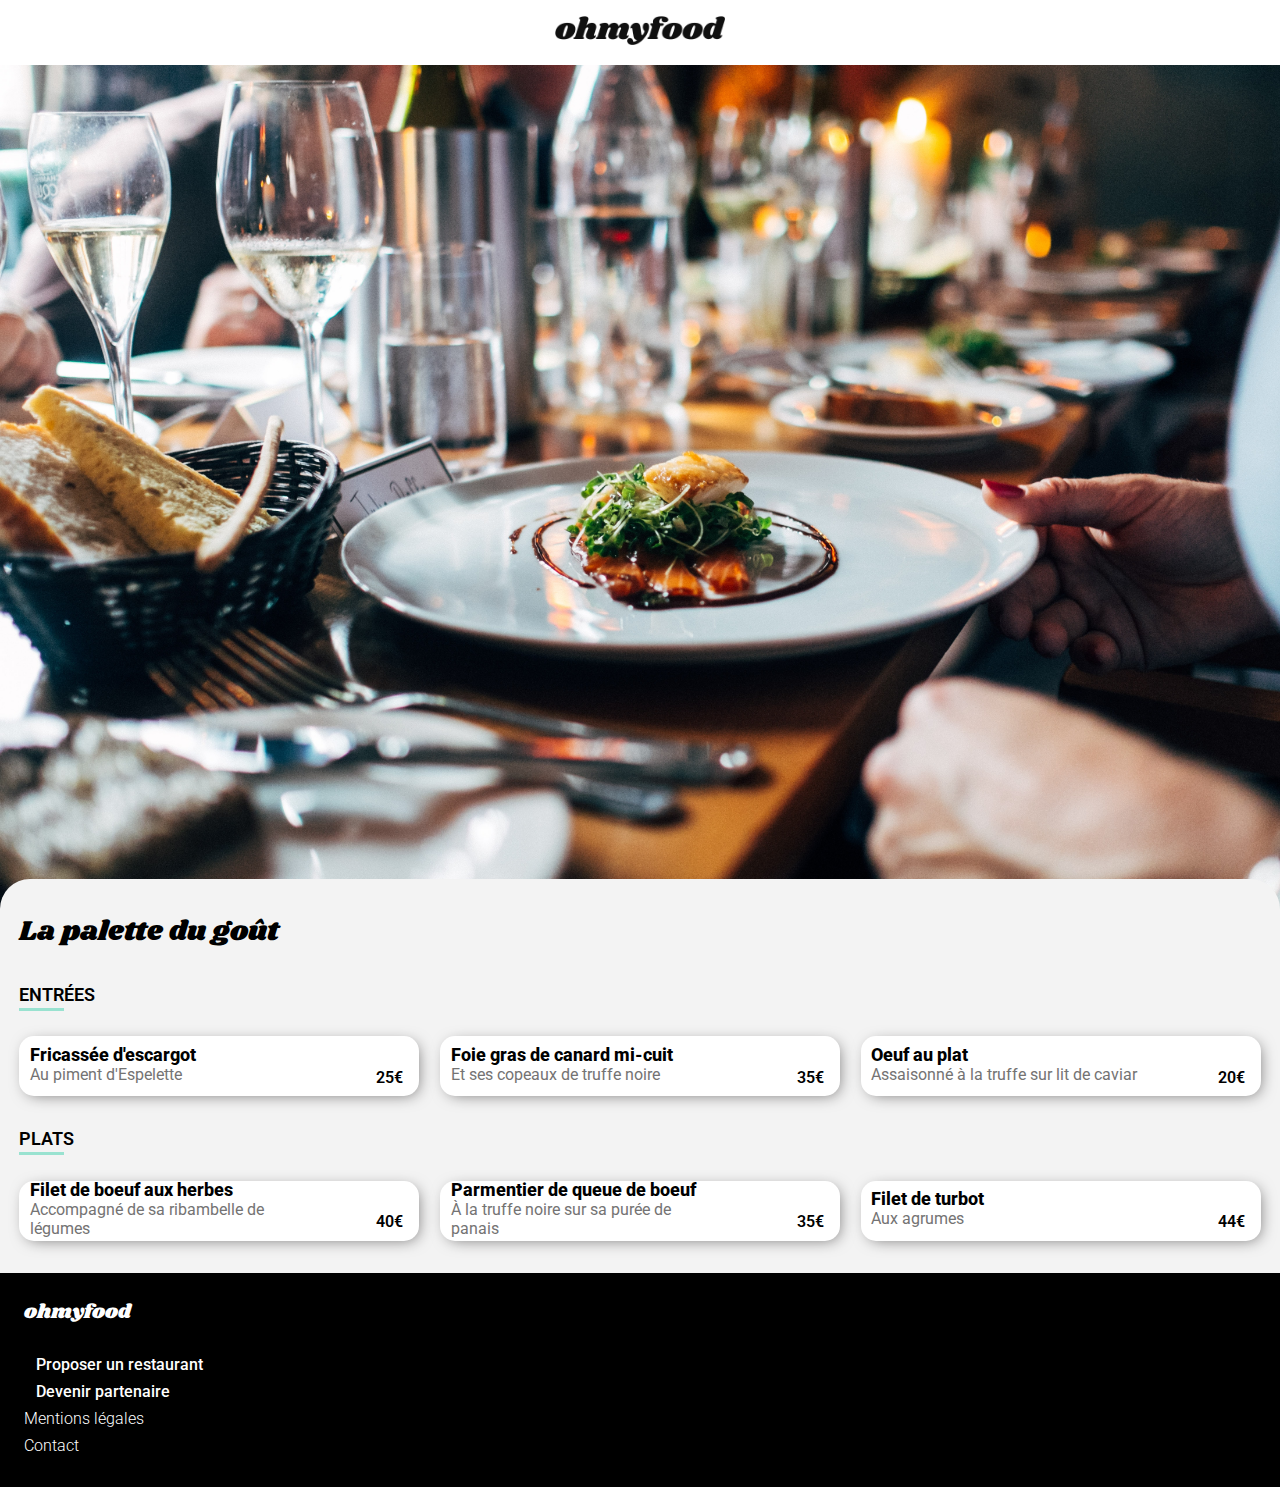
==== restaurant1.html @ 2d437312 "Restaurant1 version mobile no-animation" ====
<!DOCTYPE html>
<html lang="en">
<head>
    <meta charset="UTF-8">
    <meta http-equiv="X-UA-Compatible" content="IE=edge">
    <meta name="viewport" content="width=device-width, initial-scale=1.0">
    <title>La palette du goût</title>
    <link rel="stylesheet" href="style.css">
    <link rel="stylesheet" href="https://cdnjs.cloudflare.com/ajax/libs/font-awesome/5.15.2/css/all.min.css" integrity="sha512-HK5fgLBL+xu6dm/Ii3z4xhlSUyZgTT9tuc/hSrtw6uzJOvgRr2a9jyxxT1ely+B+xFAmJKVSTbpM/CuL7qxO8w==" crossorigin="anonymous" />
    <link rel="preconnect" href="https://fonts.gstatic.com">
    <link href="https://fonts.googleapis.com/css2?family=Roboto:wght@200;300;400;500;600;700;800;900&display=swap" rel="stylesheet">
    <link href="https://fonts.googleapis.com/css2?family=Shrikhand:wght@200;300;400;500;600;700;800;900&display=swap" rel="stylesheet">
</head>

<body>

    <!-- Header -->

    <header>
        <div class="header">
            
            <span class="logo">
                <a class="home-link" href="index.html"><i class="fas fa-arrow-left"></i></a>
                <img src="public/img/logo/ohmyfood.png" alt="logo ohmyfood">
            </span>

        </div>
    </header>

    <!-- Main -->

    <main>

        <img class="img" alt="La palette du goût" src="public/img/restaurants/rest1.jpg">
        
        <div class="menu">

            <section class="title">
                <div class="name">La palette du goût</div>
                <div class="like">
                    <i class="far fa-heart"></i><i class="fas fa-heart"></i>
                </div>
            </section>

            <section class="dish">
                <div class="dish-type">ENTR&Eacute;ES</div>
                <hr>

                <div class="choices">

                    <button class="item" type="submit">
                        <div class="item-details">
                            <h3>Fricassée d'escargot</h3>
                            <h4>Au piment d'Espelette</h4>
                        </div>

                        <div class="price">25€</div>
                    </button>

                    <button class="item" type="submit">
                        <div class="item-details">
                            <h3>Foie gras de canard mi-cuit</h3>
                            <h4>Et ses copeaux de truffe noire</h4>
                        </div>

                        <div class="price">35€</div>
                    </button>

                    <button class="item" type="submit">
                        <div class="item-details">
                            <h3>Oeuf au plat</h3>
                            <h4>Assaisonné à la truffe sur lit de caviar</h4>
                        </div>

                        <div class="price">20€</div>
                    </button>
                
                </div>

            </section>


            <section class="dish">
                <div class="dish-type">PLATS</div>
                <hr>

                <div class="choices">

                    <button class="item" type="submit">
                        <div class="item-details">
                            <h3>Filet de boeuf aux herbes</h3>
                            <h4>Accompagné de sa ribambelle de légumes</h4>
                        </div>

                        <div class="price">40€</div>
                    </button>

                    <button class="item" type="submit">
                        <div class="item-details">
                            <h3>Parmentier de queue de boeuf</h3>
                            <h4>À la truffe noire sur sa purée de panais</h4>
                        </div>

                        <div class="price">35€</div>
                    </button>

                    <button class="item" type="submit">
                        <div class="item-details">
                            <h3>Filet de turbot</h3>
                            <h4>Aux agrumes</h4>
                        </div>

                        <div class="price">44€</div>
                    </button>
                
                </div>

            </section>
            
        </div>

    </main>

    <!-- Footer -->

    <footer>

        <div class=footer>

            <div class="logo-footer">ohmyfood</div>

            <ul>
                <li class="li1"><a href="#"><span><i class="fas fa-utensils"></i></span>Proposer un restaurant</a></li>
                <li class="li1"><a href="#"><span><i class="fas fa-hands-helping"></i></span>Devenir partenaire</a></li>
                <li class="li2"><a href="#">Mentions légales</a></li>
                <li class="li2"><a href="mailto:#">Contact</a></li>
            </ul>

        </div>
    
    </footer>
    
</body>
</html>
---- style.css ----
* {
  box-sizing: border-box;
  font-family: "Roboto", sans-serif;
}

a {
  text-decoration: none;
  color: inherit;
}

ul {
  margin: 0;
  list-style: none;
  padding: 0;
}

li {
  padding-bottom: 0.5em;
  font-weight: 300;
  color: #ffff;
}
li :hover {
  transform: scale(2);
  transition: 0.4s;
  cursor: pointer;
  font-weight: 800;
}

h1 {
  font-size: 24px;
  font-weight: 800;
  margin: 0;
}

p {
  font-size: 18px;
  font-weight: 400;
  margin: 0;
  color: #747373;
}

h2 {
  font-size: 24px;
  font-weight: 800;
  margin: 0.5em 0 0.5em;
}

h3 {
  font-size: 18px;
  font-weight: 800;
  margin: 0;
  color: #000;
}

h4 {
  font-size: 16px;
  font-weight: 400;
  margin: 0;
  color: #747373;
}

hr {
  display: block;
  position: relative;
  height: 10px;
  border: none;
  border-top: 3px solid #99E2D0;
  width: 45px;
  margin: 3px 0 5px;
}

.loader-container {
  position: fixed;
  width: 100%;
  height: 100%;
  background: linear-gradient(170deg, #FF79DA, #9356DC);
  animation-name: hide;
  animation-duration: 3s;
  animation-fill-mode: forwards;
  animation-timing-function: linear;
  z-index: 2;
}
.loader-container .loader {
  position: fixed;
  top: 50%;
  left: 50%;
  border: 16px solid #99E2D0;
  border-radius: 50%;
  border-top: 16px solid #9356DC;
  border-bottom: 16px solid #9356DC;
  width: 130px;
  height: 130px;
  animation: spin 2s linear infinite;
  margin-left: -65px;
  margin-top: -65px;
}
@keyframes spin {
  0% {
    transform: rotate(0deg);
  }
  100% {
    transform: rotate(360deg);
  }
}
@keyframes hide {
  0% {
    visibility: visible;
  }
  100% {
    visibility: hidden;
  }
}

.header {
  padding: 1rem;
  text-align: center;
}
.header .logo {
  display: block;
}
.header .logo i {
  font-size: 1.2em;
  position: fixed;
  top: 20px;
  left: 30px;
  cursor: pointer;
}
.header .logo img {
  width: 170px;
}

.footer {
  background-color: #000;
  padding: 1.5em;
}
.footer .logo-footer {
  color: #fff;
  font-family: "shrikhand", sans-serif;
  font-weight: 200;
  font-size: 20px;
  padding-bottom: 1.4em;
}
.footer .li1 {
  font-weight: 500;
}
.footer .li1 .fas {
  font-size: 0.9em;
  padding-right: 0.8em;
}

body {
  display: block;
  margin: 0;
  width: 100%;
  height: 100%;
  font-size: 16px;
  font-weight: 600;
  color: #000000;
  background: #fff;
}

.location-container {
  padding: 1em;
  margin: 0;
  background-color: #e6e6e6;
  box-shadow: inset 0 15px 15px -20px #747373;
}
.location-container form {
  display: flex;
  width: 180px;
  margin: auto;
}
.location-container form .icon-map {
  padding: 0 0.5em 0;
}
.location-container form input {
  display: block;
  border: none;
  outline-style: none;
  background-color: transparent;
  font-size: 16px;
  font-weight: 600;
}

.presentation {
  display: flex;
  flex-flow: row wrap;
  justify-content: center;
  padding: 1em;
  margin: 0;
  background-color: #f3f3f3;
}
.presentation .presentation-title {
  text-align: center;
  padding: 1em 3em 0;
}
.presentation .presentation-subtitle {
  text-align: center;
  margin: 1em 0 1em;
}

.functioning {
  background-color: #fff;
  padding: 2em 1.5em 2em;
}
.functioning .box-container {
  display: flex;
  flex-flow: row wrap;
  justify-content: center;
  margin-top: 1.5em;
  padding-left: 0.6em;
}
.functioning .box-container .box {
  display: flex;
  flex-flow: row wrap;
  justify-content: flex-start;
  box-shadow: 3px 3px 15px -4px #747373;
  width: 320px;
  height: 70px;
  border-radius: 20px;
  background: #f3f3f3;
  align-items: center;
  margin: 0 auto 1.8em;
  cursor: pointer;
}
.functioning .box-container .box:hover {
  background: #e4d5f6;
  box-shadow: 3px 3px 15px -1px #747373;
}
.functioning .box-container .box:hover:hover .fas {
  color: #9356DC;
}
.functioning .box-container .box .step-number {
  background: #9356DC;
  color: #fff;
  font-weight: 400;
  border-radius: 50px;
  margin-left: -10px;
  padding: 0.25em 0.5em 0.25em;
}
.functioning .box-container .box .icon {
  padding: 0 1.5em 0;
}
.functioning .box-container .box .icon .fas {
  color: #747373;
  font-size: 1.3em;
}

#restaurants {
  background-color: #f3f3f3;
  padding: 2em 1.5em 2em;
}
#restaurants .restaurants-container {
  display: flex;
  flex-flow: row wrap;
  justify-content: space-between;
  margin: 0 auto 0;
}
#restaurants .restaurants-container .map {
  display: flex;
  flex-flow: row wrap;
  justify-content: center;
  box-shadow: 3px 3px 15px -4px #747373;
  height: 230px;
  max-width: 324px;
  background-color: #fff;
  border-radius: 20px;
  margin: 1em auto 1.5em;
}
#restaurants .restaurants-container .map .rest-img {
  width: 100%;
  height: 72%;
  border-top-right-radius: 15px;
  border-top-left-radius: 15px;
  overflow: hidden;
}
#restaurants .restaurants-container .map .rest-img .img-container {
  display: block;
  position: relative;
  width: 324px;
  height: 300px;
}
#restaurants .restaurants-container .map .rest-img .img {
  display: block;
  position: relative;
  width: 100%;
  height: auto;
  object-fit: cover;
  margin-top: -2.9em;
}
#restaurants .restaurants-container .map .rest-img .new {
  position: absolute;
  z-index: 1;
  background-color: #99E2D0;
  color: #278870;
  padding: 0.4em 0.8em 0.3em;
  font-size: 15px;
  box-shadow: 8px 8px 10px -5px #000;
  margin-top: 10px;
  margin-left: 230px;
}
#restaurants .restaurants-container .map .rest-text {
  display: flex;
  flex-flow: row wrap;
  justify-content: space-between;
  padding: 0 1em 0;
  align-items: center;
  width: 100%;
  height: 28%;
}
#restaurants .restaurants-container .map .rest-text .rest-details {
  display: flex;
  flex-direction: column;
}

.colored-btn {
  margin: 1em 0 3em;
  height: 45px;
  border: none;
  border-radius: 20px;
  background: linear-gradient(170deg, #FF79DA, #9356DC);
  box-shadow: 0 4px 15px -4px #747373;
  cursor: pointer;
}
.colored-btn .button-text {
  color: #fff;
  padding: 1em;
  font-weight: 600;
  font-size: 16px;
}
.colored-btn:hover {
  filter: brightness(112%);
  box-shadow: 0px 4px 10px 1px #747373;
}

.like {
  margin: 0;
  position: relative;
  min-width: 28px;
  min-height: 28px;
}
.like i {
  position: absolute;
  top: 0;
  left: 0;
}
.like .fas {
  background: linear-gradient(#9356DC, #FF79DA);
  -webkit-background-clip: text;
  background-clip: text;
  -webkit-text-fill-color: transparent;
  clip-path: circle(0%);
  transition: all 0.8s;
}
.like .fa-heart {
  font-size: 28px;
  display: block;
  color: #747373;
}
.like:hover .fas {
  clip-path: circle(100%);
}

.img {
  display: block;
  position: relative;
  width: 100%;
  height: auto;
  object-fit: cover;
}

.menu {
  background-color: #f3f3f3;
  padding: 2em 1.2em 2em;
  border-top-left-radius: 30px;
  border-top-right-radius: 30px;
  width: 100%;
  margin-top: -40px;
  z-index: 20;
  position: relative;
}
.menu .title {
  display: flex;
  flex-flow: row wrap;
  justify-content: space-between;
  align-items: baseline;
  padding-right: 0.5em;
}
.menu .title .name {
  font-family: "shrikhand", sans-serif;
  font-size: 28px;
  font-weight: 500;
}
.menu .dish {
  padding-top: 2em;
}
.menu .dish .dish-type {
  font-size: 18px;
}
.menu .dish .choices {
  display: flex;
  flex-flow: row wrap;
  justify-content: space-between;
  margin: 0;
  padding: 0;
  width: 100%;
}
.menu .dish .choices .item {
  display: flex;
  flex-flow: row wrap;
  justify-content: space-between;
  box-shadow: 3px 3px 15px -4px #747373;
  text-align: left;
  height: 60px;
  width: 100%;
  max-width: 400px;
  background-color: #fff;
  border-radius: 15px;
  margin: 1em 0 0 0;
  border: none;
  padding: 0 1.2em 0 0.8em;
  overflow: hidden;
  text-overflow: ellipsis;
}
.menu .dish .choices .item .item-details {
  display: flex;
  flex-direction: column;
  align-items: baseline;
  justify-content: center;
  padding: 0.5em 0 0.5em;
  width: 270px;
  max-height: 55px;
}
.menu .dish .choices .item .price {
  margin: 0;
  position: relative;
  align-self: flex-end;
  padding-bottom: 0.6em;
  margin-left: 0.5em;
  font-weight: 600;
  font-size: 16px;
}

/*# sourceMappingURL=style.css.map */
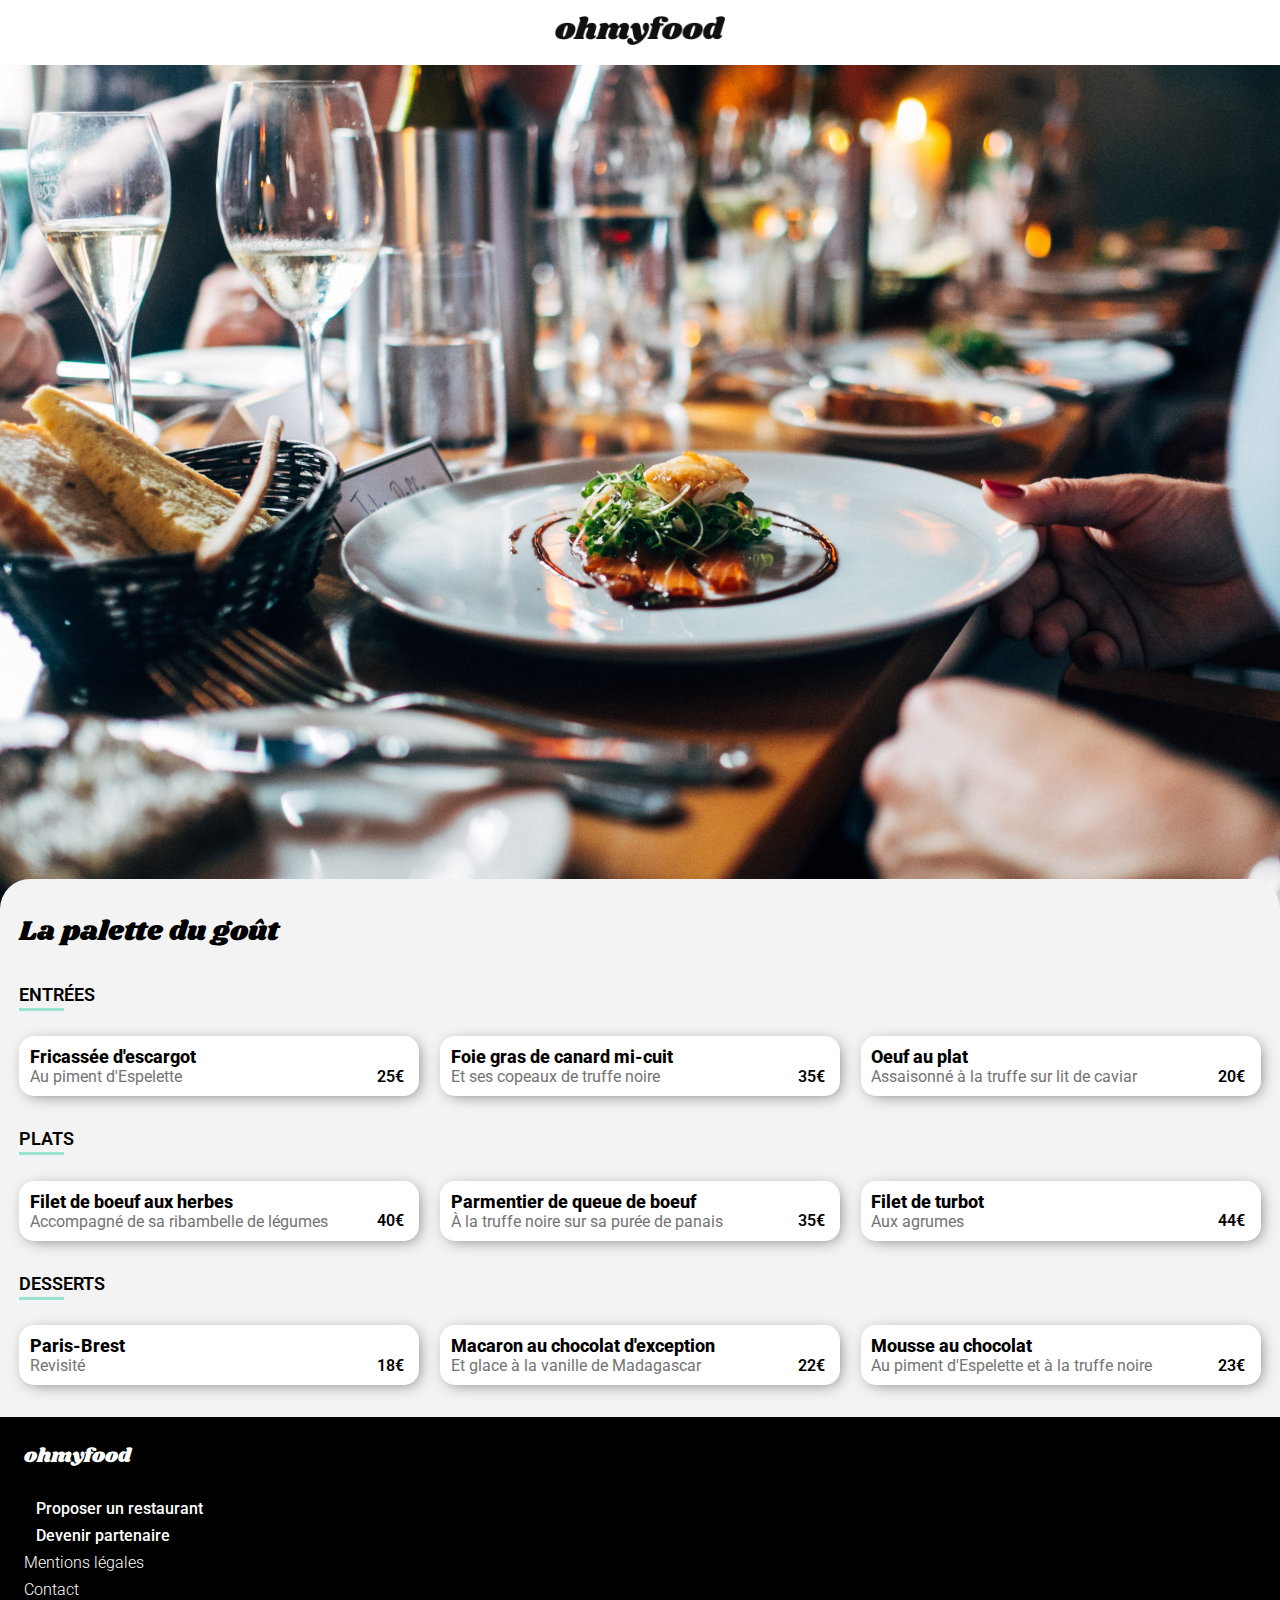
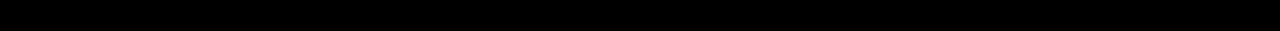
==== commit 5c8f6689: "Page restaurant-1 version mobile animations ok" ====
--- a/restaurant1.html
+++ b/restaurant1.html
@@ -48,31 +48,44 @@
 
                 <div class="choices">
 
-                    <button class="item" type="submit">
-                        <div class="item-details">
-                            <h3>Fricassée d'escargot</h3>
-                            <h4>Au piment d'Espelette</h4>
-                        </div>
-
-                        <div class="price">25€</div>
-                    </button>
-
-                    <button class="item" type="submit">
+                    <button class="item item--1" type="submit">
+
+                            <div class="item-details">
+                                <h3>Fricassée d'escargot</h3>
+                                <h4>Au piment d'Espelette</h4>
+                            </div>
+
+                            <div class="price">25€</div>
+
+
+                            <div class="slider"><i class="fas fa-check-circle"></i></div>
+
+                    </button>
+
+                    <button class="item item--2" type="submit">
+
                         <div class="item-details">
                             <h3>Foie gras de canard mi-cuit</h3>
                             <h4>Et ses copeaux de truffe noire</h4>
                         </div>
 
-                        <div class="price">35€</div>
-                    </button>
-
-                    <button class="item" type="submit">
+                        <div class="price">35€</div> 
+
+                         <div class="slider"><i class="fas fa-check-circle"></i></div> 
+                        
+                    </button> 
+
+                    <button class="item item--3" type="submit">
+
                         <div class="item-details">
                             <h3>Oeuf au plat</h3>
                             <h4>Assaisonné à la truffe sur lit de caviar</h4>
                         </div>
 
                         <div class="price">20€</div>
+
+                        <div class="slider"><i class="fas fa-check-circle"></i></div>
+
                     </button>
                 
                 </div>
@@ -86,31 +99,86 @@
 
                 <div class="choices">
 
-                    <button class="item" type="submit">
+                    <button class="item item--4" type="submit">
                         <div class="item-details">
                             <h3>Filet de boeuf aux herbes</h3>
                             <h4>Accompagné de sa ribambelle de légumes</h4>
                         </div>
 
                         <div class="price">40€</div>
-                    </button>
-
-                    <button class="item" type="submit">
+
+                        <div class="slider"><i class="fas fa-check-circle"></i></div>
+
+                    </button>
+
+                    <button class="item item--5" type="submit">
                         <div class="item-details">
                             <h3>Parmentier de queue de boeuf</h3>
                             <h4>À la truffe noire sur sa purée de panais</h4>
                         </div>
 
                         <div class="price">35€</div>
-                    </button>
-
-                    <button class="item" type="submit">
+
+                        <div class="slider"><i class="fas fa-check-circle"></i></div>
+
+                    </button>
+
+                    <button class="item item--6" type="submit">
                         <div class="item-details">
                             <h3>Filet de turbot</h3>
                             <h4>Aux agrumes</h4>
                         </div>
 
                         <div class="price">44€</div>
+
+                        <div class="slider"><i class="fas fa-check-circle"></i></div>
+
+                    </button>
+                
+                </div>
+
+            </section>
+
+            <section class="dish">
+                <div class="dish-type">DESSERTS</div>
+                <hr>
+
+                <div class="choices">
+
+                    <button class="item item--7" type="submit">
+                        <div class="item-details">
+                            <h3>Paris-Brest</h3>
+                            <h4>Revisité</h4>
+                        </div>
+
+                        <div class="price">18€</div>
+
+                        <div class="slider"><i class="fas fa-check-circle"></i></div>
+
+                    </button>
+
+                    <button class="item item--8" type="submit">
+                        <div class="item-details">
+                            <h3>Macaron au chocolat d'exception </h3>
+                            <h4>Et glace à la vanille de Madagascar</h4>
+                        </div>
+
+                        <div class="price">22€</div>
+
+                        <div class="slider"><i class="fas fa-check-circle"></i></div>
+
+                    </button>
+
+                    <button class="item item--9" type="submit">
+                        <div class="item-details">
+                            <h3>Mousse au chocolat </h3>
+                            <h4>Au piment d'Espelette et à la truffe noire</h4>
+                        </div>
+
+                        <div class="price">23€</div>
+
+                        <div class="slider"><i class="fas fa-check-circle"></i></div>
+
                     </button>
                 
                 </div>
--- a/style.css
+++ b/style.css
@@ -49,14 +49,22 @@
   font-size: 18px;
   font-weight: 800;
   margin: 0;
+  padding: 0;
   color: #000;
+  white-space: nowrap;
+  overflow: hidden;
+  text-overflow: ellipsis;
 }
 
 h4 {
   font-size: 16px;
   font-weight: 400;
   margin: 0;
+  padding: 0;
   color: #747373;
+  white-space: nowrap;
+  overflow: hidden;
+  text-overflow: ellipsis;
 }
 
 hr {
@@ -407,10 +415,9 @@
 }
 .menu .dish .choices .item {
   display: flex;
-  flex-flow: row wrap;
-  justify-content: space-between;
+  justify-content: stretch;
+  align-items: center;
   box-shadow: 3px 3px 15px -4px #747373;
-  text-align: left;
   height: 60px;
   width: 100%;
   max-width: 400px;
@@ -418,27 +425,83 @@
   border-radius: 15px;
   margin: 1em 0 0 0;
   border: none;
-  padding: 0 1.2em 0 0.8em;
+  padding: 0 0 0 0.8em;
+  cursor: pointer;
   overflow: hidden;
-  text-overflow: ellipsis;
+  animation: fadein 1.5s backwards;
+}
+.menu .dish .choices .item--1 {
+  animation-delay: 0.2222222222s;
+}
+.menu .dish .choices .item--2 {
+  animation-delay: 0.4444444444s;
+}
+.menu .dish .choices .item--3 {
+  animation-delay: 0.6666666667s;
+}
+.menu .dish .choices .item--4 {
+  animation-delay: 0.8888888889s;
+}
+.menu .dish .choices .item--5 {
+  animation-delay: 1.1111111111s;
+}
+.menu .dish .choices .item--6 {
+  animation-delay: 1.3333333333s;
+}
+.menu .dish .choices .item--7 {
+  animation-delay: 1.5555555556s;
+}
+.menu .dish .choices .item--8 {
+  animation-delay: 1.7777777778s;
+}
+.menu .dish .choices .item--9 {
+  animation-delay: 2s;
+}
+@keyframes fadein {
+  0% {
+    opacity: 0;
+  }
+  100% {
+    opacity: 1;
+  }
 }
 .menu .dish .choices .item .item-details {
-  display: flex;
-  flex-direction: column;
-  align-items: baseline;
-  justify-content: center;
-  padding: 0.5em 0 0.5em;
-  width: 270px;
-  max-height: 55px;
+  display: block;
+  width: 100%;
+  text-align: left;
+  overflow: hidden !important;
+  text-overflow: ellipsis !important;
+  white-space: nowrap !important;
 }
 .menu .dish .choices .item .price {
-  margin: 0;
-  position: relative;
-  align-self: flex-end;
-  padding-bottom: 0.6em;
-  margin-left: 0.5em;
+  display: block;
+  margin: 2em 1em 0.7em 1em;
+  font-size: 16px;
   font-weight: 600;
-  font-size: 16px;
+}
+.menu .dish .choices .item .slider {
+  display: block;
+  height: 100%;
+  width: 70px;
+  background-color: #99E2D0;
+  text-align: center;
+  border-top-right-radius: 15px;
+  border-bottom-right-radius: 15px;
+  margin-right: -60px;
+  transition: transform 0.6s;
+  transform: translate(0px, 0px);
+}
+.menu .dish .choices .item .slider .fas {
+  padding: 1em;
+  font-size: 20px;
+  color: #fff;
+  transition: transform 0.7s;
+}
+.menu .dish .choices .item:hover .slider {
+  transform: translate(-60px, 0px);
+}
+.menu .dish .choices .item:hover .slider .fas {
+  transform: rotate(360deg);
 }
 
 /*# sourceMappingURL=style.css.map */
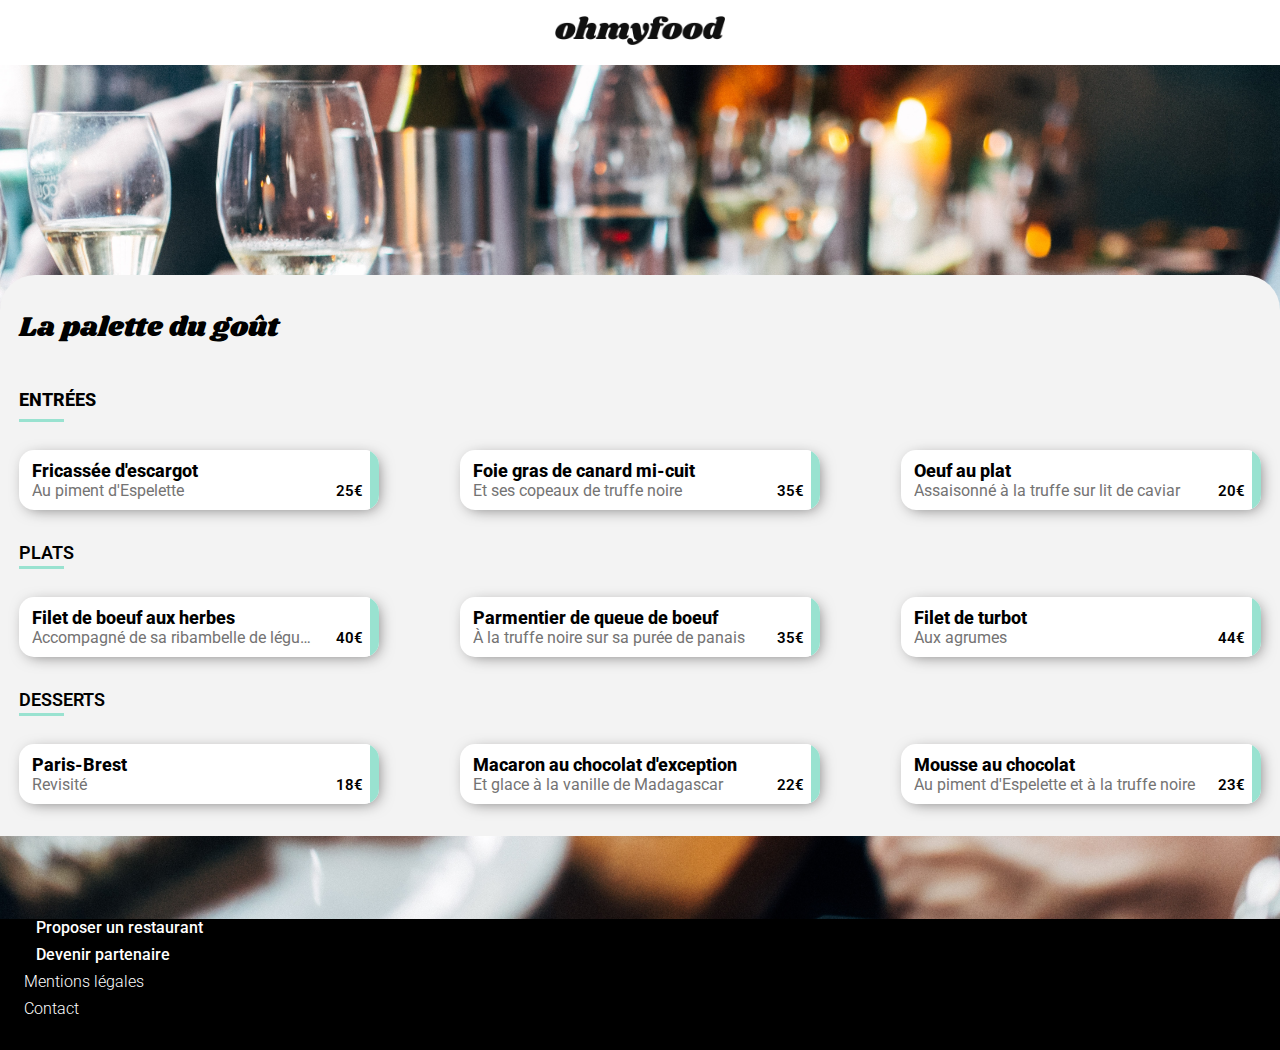
==== commit ea2db902: "Version mobile slider ok hn not ok" ====
--- a/restaurant1.html
+++ b/restaurant1.html
@@ -31,155 +31,167 @@
 
     <main>
 
-        <img class="img" alt="La palette du goût" src="public/img/restaurants/rest1.jpg">
+        <div class="img-container">
+        <img class="img img_1" alt="La palette du goût" src="public/img/restaurants/rest1.jpg">
+        </div>
         
         <div class="menu">
 
             <section class="title">
-                <div class="name">La palette du goût</div>
+                <h1 class="name">La palette du goût</h1>
                 <div class="like">
                     <i class="far fa-heart"></i><i class="fas fa-heart"></i>
                 </div>
             </section>
 
-            <section class="dish">
-                <div class="dish-type">ENTR&Eacute;ES</div>
+            <section class="dish dish--1">
+                <h2 class="dish-type">ENTR&Eacute;ES</h2>
                 <hr>
 
                 <div class="choices">
 
-                    <button class="item item--1" type="submit">
+                    <div class="item item--1">
 
                             <div class="item-details">
-                                <h3>Fricassée d'escargot</h3>
-                                <h4>Au piment d'Espelette</h4>
+                                <div class="map-title">Fricassée d'escargot</div>
+                                <div class="map-subtitle">Au piment d'Espelette</div>
                             </div>
 
-                            <div class="price">25€</div>
-
-
-                            <div class="slider"><i class="fas fa-check-circle"></i></div>
-
-                    </button>
-
-                    <button class="item item--2" type="submit">
-
-                        <div class="item-details">
-                            <h3>Foie gras de canard mi-cuit</h3>
-                            <h4>Et ses copeaux de truffe noire</h4>
-                        </div>
-
-                        <div class="price">35€</div> 
-
-                         <div class="slider"><i class="fas fa-check-circle"></i></div> 
-                        
-                    </button> 
-
-                    <button class="item item--3" type="submit">
-
-                        <div class="item-details">
-                            <h3>Oeuf au plat</h3>
-                            <h4>Assaisonné à la truffe sur lit de caviar</h4>
-                        </div>
-
-                        <div class="price">20€</div>
-
-                        <div class="slider"><i class="fas fa-check-circle"></i></div>
-
-                    </button>
+                            <div class="slider">
+                                <span class="price">25€</span>
+                                <span class="checkbox"><i class="fas fa-check-circle"></i></span>
+                            </div>
+                            
+                        </div>
+
+                    <div class="item item--2">
+
+                        <div class="item-details">
+                            <div class="map-title">Foie gras de canard mi-cuit</div>
+                            <div class="map-subtitle">Et ses copeaux de truffe noire</div>
+                        </div>
+
+                        <div class="slider">
+                            <span class="price">35€</span>
+                            <span class="checkbox"><i class="fas fa-check-circle"></i></span>
+                        </div>
+
+                    </div> 
+
+                    <div class="item item--3">
+
+                        <div class="item-details">
+                            <div class="map-title">Oeuf au plat</div>
+                            <div class="map-subtitle">Assaisonné à la truffe sur lit de caviar</div>
+                        </div>
+
+                        <div class="slider">
+                            <span class="price">20€</span>
+                            <span class="checkbox"><i class="fas fa-check-circle"></i></span>
+                        </div>
+
+                    </div>
                 
                 </div>
 
             </section>
 
 
-            <section class="dish">
+            <section class="dish dish--2">
                 <div class="dish-type">PLATS</div>
                 <hr>
 
                 <div class="choices">
 
-                    <button class="item item--4" type="submit">
-                        <div class="item-details">
-                            <h3>Filet de boeuf aux herbes</h3>
-                            <h4>Accompagné de sa ribambelle de légumes</h4>
-                        </div>
-
-                        <div class="price">40€</div>
-
-                        <div class="slider"><i class="fas fa-check-circle"></i></div>
-
-                    </button>
-
-                    <button class="item item--5" type="submit">
-                        <div class="item-details">
-                            <h3>Parmentier de queue de boeuf</h3>
-                            <h4>À la truffe noire sur sa purée de panais</h4>
-                        </div>
-
-                        <div class="price">35€</div>
-
-                        <div class="slider"><i class="fas fa-check-circle"></i></div>
-
-                    </button>
-
-                    <button class="item item--6" type="submit">
-                        <div class="item-details">
-                            <h3>Filet de turbot</h3>
-                            <h4>Aux agrumes</h4>
-                        </div>
-
-                        <div class="price">44€</div>
-
-                        <div class="slider"><i class="fas fa-check-circle"></i></div>
-
-                    </button>
+                    <div class="item item--4">
+
+                        <div class="item-details">
+                            <div class="map-title">Filet de boeuf aux herbes</div>
+                            <div class="map-subtitle">Accompagné de sa ribambelle de légumes</div>
+                        </div>
+
+                        <div class="slider">
+                            <span class="price">40€</span>
+                            <span class="checkbox"><i class="fas fa-check-circle"></i></span>
+                        </div>
+
+                    </div>
+
+                    <div class="item item--5">
+
+                        <div class="item-details">
+                            <div class="map-title">Parmentier de queue de boeuf</div>
+                                <div class="map-subtitle">À la truffe noire sur sa purée de panais</div>
+                        </div>
+
+                        <div class="slider">
+                            <span class="price">35€</span>
+                            <span class="checkbox"><i class="fas fa-check-circle"></i></span>
+                        </div>
+
+                    </div>
+
+                    <div class="item item--6">
+                        <div class="item-details">
+                            <div class="map-title">Filet de turbot</div>
+                            <div class="map-subtitle">Aux agrumes</div>
+                        </div>
+
+                        <div class="slider">
+                            <span class="price">44€</span>
+                            <span class="checkbox"><i class="fas fa-check-circle"></i></span>
+                        </div>
+
+                    </div>
                 
                 </div>
 
             </section>
 
-            <section class="dish">
+            <section class="dish dish--3">
                 <div class="dish-type">DESSERTS</div>
                 <hr>
 
                 <div class="choices">
 
-                    <button class="item item--7" type="submit">
-                        <div class="item-details">
-                            <h3>Paris-Brest</h3>
-                            <h4>Revisité</h4>
-                        </div>
-
-                        <div class="price">18€</div>
-
-                        <div class="slider"><i class="fas fa-check-circle"></i></div>
-
-                    </button>
-
-                    <button class="item item--8" type="submit">
-                        <div class="item-details">
-                            <h3>Macaron au chocolat d'exception </h3>
-                            <h4>Et glace à la vanille de Madagascar</h4>
-                        </div>
-
-                        <div class="price">22€</div>
-
-                        <div class="slider"><i class="fas fa-check-circle"></i></div>
-
-                    </button>
-
-                    <button class="item item--9" type="submit">
-                        <div class="item-details">
-                            <h3>Mousse au chocolat </h3>
-                            <h4>Au piment d'Espelette et à la truffe noire</h4>
-                        </div>
-
-                        <div class="price">23€</div>
-
-                        <div class="slider"><i class="fas fa-check-circle"></i></div>
-
-                    </button>
+                    <div class="item item--7">
+                        <div class="item-details">
+                            <div class="map-title">Paris-Brest</div>
+                            <div class="map-subtitle">Revisité</div>
+                        </div>
+
+                        <div class="slider">
+                            <span class="price">18€</span>
+                            <span class="checkbox"><i class="fas fa-check-circle"></i></span>
+                        </div>
+
+                    </div>
+
+                    <div class="item item--8">
+                        <div class="item-details">
+                            <div class="map-title">Macaron au chocolat d'exception</div>
+                            <div class="map-subtitle">Et glace à la vanille de Madagascar</div>
+                        </div>
+
+                        <div class="slider">
+                            <span class="price">22€</span>
+                            <span class="checkbox"><i class="fas fa-check-circle"></i></span>
+                        </div>
+
+                    </div>
+
+                    <div class="item item--9">
+                        <div class="item-details">
+                            <div class="map-title">Mousse au chocolat</div>
+                            <div class="map-subtitle">Au piment d'Espelette et à la truffe noire</div>
+                        </div>
+
+                        <div class="slider">
+                            <span class="price">23€</span>
+                            <span class="checkbox"><i class="fas fa-check-circle"></i></span>
+                        </div>
+
+                    </div>
                 
                 </div>
 
--- a/style.css
+++ b/style.css
@@ -26,17 +26,17 @@
   font-weight: 800;
 }
 
+p {
+  font-size: 18px;
+  font-weight: 400;
+  margin: 0;
+  color: #747373;
+}
+
 h1 {
   font-size: 24px;
   font-weight: 800;
   margin: 0;
-}
-
-p {
-  font-size: 18px;
-  font-weight: 400;
-  margin: 0;
-  color: #747373;
 }
 
 h2 {
@@ -45,7 +45,7 @@
   margin: 0.5em 0 0.5em;
 }
 
-h3 {
+.map-title {
   font-size: 18px;
   font-weight: 800;
   margin: 0;
@@ -56,7 +56,7 @@
   text-overflow: ellipsis;
 }
 
-h4 {
+.map-subtitle {
   font-size: 16px;
   font-weight: 400;
   margin: 0;
@@ -120,17 +120,20 @@
 }
 
 .header {
+  position: relative;
   padding: 1rem;
+  background-color: #fff;
   text-align: center;
+  z-index: 20;
 }
 .header .logo {
   display: block;
 }
 .header .logo i {
   font-size: 1.2em;
-  position: fixed;
+  position: absolute;
   top: 20px;
-  left: 30px;
+  left: 20px;
   cursor: pointer;
 }
 .header .logo img {
@@ -138,6 +141,7 @@
 }
 
 .footer {
+  width: 100%;
   background-color: #000;
   padding: 1.5em;
 }
@@ -369,23 +373,30 @@
   clip-path: circle(100%);
 }
 
-.img {
+.img-container {
+  position: relative;
+  width: 100%;
+  height: 250px;
+}
+.img-container .img {
   display: block;
   position: relative;
   width: 100%;
   height: auto;
   object-fit: cover;
+}
+.img-container .img_2 {
+  top: -100px;
 }
 
 .menu {
   background-color: #f3f3f3;
   padding: 2em 1.2em 2em;
-  border-top-left-radius: 30px;
-  border-top-right-radius: 30px;
-  width: 100%;
+  border-top-left-radius: 35px;
+  border-top-right-radius: 35px;
+  width: 100%;
+  position: relative;
   margin-top: -40px;
-  z-index: 20;
-  position: relative;
 }
 .menu .title {
   display: flex;
@@ -401,6 +412,24 @@
 }
 .menu .dish {
   padding-top: 2em;
+  animation: fadein 1.5s backwards;
+}
+.menu .dish--1 {
+  animation-delay: 0.5s;
+}
+.menu .dish--2 {
+  animation-delay: 1s;
+}
+.menu .dish--3 {
+  animation-delay: 1.5s;
+}
+@keyframes fadein {
+  0% {
+    opacity: 0;
+  }
+  100% {
+    opacity: 1;
+  }
 }
 .menu .dish .dish-type {
   font-size: 18px;
@@ -420,41 +449,44 @@
   box-shadow: 3px 3px 15px -4px #747373;
   height: 60px;
   width: 100%;
-  max-width: 400px;
+  max-width: 360px;
   background-color: #fff;
   border-radius: 15px;
   margin: 1em 0 0 0;
   border: none;
-  padding: 0 0 0 0.8em;
+  padding: 0;
   cursor: pointer;
   overflow: hidden;
   animation: fadein 1.5s backwards;
 }
 .menu .dish .choices .item--1 {
-  animation-delay: 0.2222222222s;
+  animation-delay: 0.2s;
 }
 .menu .dish .choices .item--2 {
-  animation-delay: 0.4444444444s;
+  animation-delay: 0.4s;
 }
 .menu .dish .choices .item--3 {
-  animation-delay: 0.6666666667s;
+  animation-delay: 0.6s;
 }
 .menu .dish .choices .item--4 {
-  animation-delay: 0.8888888889s;
+  animation-delay: 0.8s;
 }
 .menu .dish .choices .item--5 {
-  animation-delay: 1.1111111111s;
+  animation-delay: 1s;
 }
 .menu .dish .choices .item--6 {
-  animation-delay: 1.3333333333s;
+  animation-delay: 1.2s;
 }
 .menu .dish .choices .item--7 {
-  animation-delay: 1.5555555556s;
+  animation-delay: 1.4s;
 }
 .menu .dish .choices .item--8 {
-  animation-delay: 1.7777777778s;
+  animation-delay: 1.6s;
 }
 .menu .dish .choices .item--9 {
+  animation-delay: 1.8s;
+}
+.menu .dish .choices .item--10 {
   animation-delay: 2s;
 }
 @keyframes fadein {
@@ -467,38 +499,44 @@
 }
 .menu .dish .choices .item .item-details {
   display: block;
-  width: 100%;
+  width: 83%;
   text-align: left;
-  overflow: hidden !important;
-  text-overflow: ellipsis !important;
-  white-space: nowrap !important;
-}
-.menu .dish .choices .item .price {
-  display: block;
-  margin: 2em 1em 0.7em 1em;
-  font-size: 16px;
+  overflow: hidden;
+  text-overflow: ellipsis;
+  white-space: nowrap;
+  padding-left: 0.8em;
+}
+.menu .dish .choices .item .slider {
+  display: flex;
+  height: 100%;
+  width: fit-content;
+  padding: 0;
+  margin-right: -120px;
+  transition: 0.6s;
+}
+.menu .dish .choices .item .slider .price {
+  font-size: 15px;
   font-weight: 600;
-}
-.menu .dish .choices .item .slider {
-  display: block;
+  background-color: #fff;
+  padding: 2.1em 1.2em 0em;
+  width: 55%;
+}
+.menu .dish .choices .item .slider .checkbox {
   height: 100%;
-  width: 70px;
+  width: 45%;
+  padding: 1.25em 1em;
   background-color: #99E2D0;
   text-align: center;
   border-top-right-radius: 15px;
   border-bottom-right-radius: 15px;
-  margin-right: -60px;
-  transition: transform 0.6s;
-  transform: translate(0px, 0px);
-}
-.menu .dish .choices .item .slider .fas {
-  padding: 1em;
+}
+.menu .dish .choices .item .slider .checkbox .fas {
   font-size: 20px;
   color: #fff;
   transition: transform 0.7s;
 }
 .menu .dish .choices .item:hover .slider {
-  transform: translate(-60px, 0px);
+  margin-right: 0px;
 }
 .menu .dish .choices .item:hover .slider .fas {
   transform: rotate(360deg);
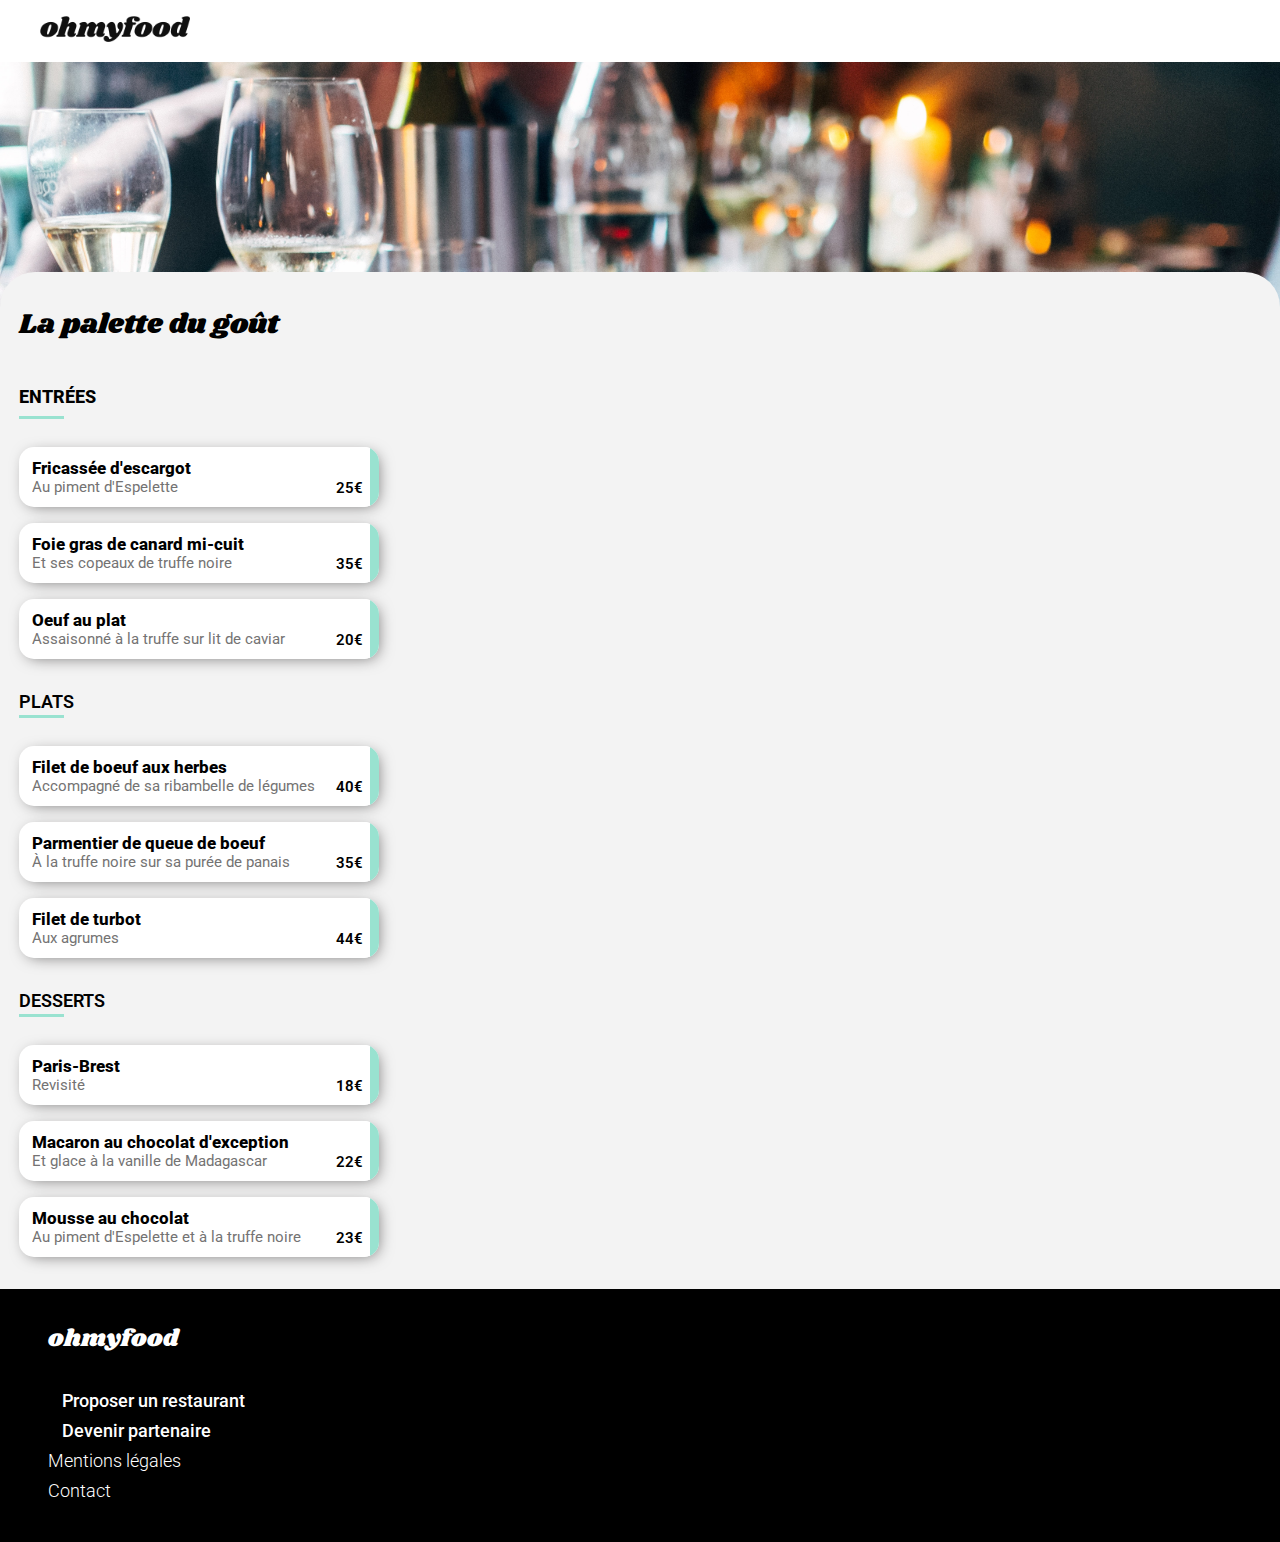
==== commit 9c22b31f: "Version responsive home page in process" ====
--- a/restaurant1.html
+++ b/restaurant1.html
@@ -37,16 +37,19 @@
         
         <div class="menu">
 
-            <section class="title">
+            <div class="restaurant">
                 <h1 class="name">La palette du goût</h1>
                 <div class="like">
                     <i class="far fa-heart"></i><i class="fas fa-heart"></i>
                 </div>
-            </section>
+            </div>
 
             <section class="dish dish--1">
-                <h2 class="dish-type">ENTR&Eacute;ES</h2>
-                <hr>
+
+                <div class="title">
+                    <h2 class="dish-type">ENTR&Eacute;ES</h2>
+                    <hr>
+                </div>
 
                 <div class="choices">
 
@@ -62,7 +65,7 @@
                                 <span class="checkbox"><i class="fas fa-check-circle"></i></span>
                             </div>
                             
-                        </div>
+                    </div>
 
                     <div class="item item--2">
 
--- a/style.css
+++ b/style.css
@@ -18,6 +18,11 @@
   padding-bottom: 0.5em;
   font-weight: 300;
   color: #ffff;
+}
+@media (min-width: 600px) {
+  li {
+    font-size: 18px;
+  }
 }
 li :hover {
   transform: scale(2);
@@ -32,17 +37,32 @@
   margin: 0;
   color: #747373;
 }
+@media (min-width: 600px) {
+  p {
+    font-size: 20px;
+  }
+}
 
 h1 {
   font-size: 24px;
   font-weight: 800;
   margin: 0;
+}
+@media (min-width: 600px) {
+  h1 {
+    font-size: 26px;
+  }
 }
 
 h2 {
   font-size: 24px;
   font-weight: 800;
   margin: 0.5em 0 0.5em;
+}
+@media (min-width: 600px) {
+  h2 {
+    font-size: 26px;
+  }
 }
 
 .map-title {
@@ -55,6 +75,16 @@
   overflow: hidden;
   text-overflow: ellipsis;
 }
+@media (min-width: 600px) {
+  .map-title {
+    font-size: 20px;
+  }
+}
+@media (min-width: 768px) {
+  .map-title {
+    font-size: 17px;
+  }
+}
 
 .map-subtitle {
   font-size: 16px;
@@ -65,6 +95,16 @@
   white-space: nowrap;
   overflow: hidden;
   text-overflow: ellipsis;
+}
+@media (min-width: 600px) {
+  .map-subtitle {
+    font-size: 18px;
+  }
+}
+@media (min-width: 768px) {
+  .map-subtitle {
+    font-size: 15px;
+  }
 }
 
 hr {
@@ -124,7 +164,11 @@
   padding: 1rem;
   background-color: #fff;
   text-align: center;
-  z-index: 20;
+}
+@media (min-width: 768px) {
+  .header {
+    text-align: left;
+  }
 }
 .header .logo {
   display: block;
@@ -139,11 +183,23 @@
 .header .logo img {
   width: 170px;
 }
+@media (min-width: 768px) {
+  .header .logo img {
+    width: 150px;
+    margin: 0 1.5em;
+  }
+}
 
 .footer {
   width: 100%;
   background-color: #000;
   padding: 1.5em;
+  margin: 0 auto;
+}
+@media (min-width: 600px) {
+  .footer {
+    padding: 2em 3em;
+  }
 }
 .footer .logo-footer {
   color: #fff;
@@ -152,12 +208,22 @@
   font-size: 20px;
   padding-bottom: 1.4em;
 }
+@media (min-width: 600px) {
+  .footer .logo-footer {
+    font-size: 24px;
+  }
+}
 .footer .li1 {
   font-weight: 500;
 }
 .footer .li1 .fas {
   font-size: 0.9em;
   padding-right: 0.8em;
+}
+@media (min-width: 600px) {
+  .footer .li1 .fas {
+    font-size: 1em;
+  }
 }
 
 body {
@@ -177,6 +243,15 @@
   background-color: #e6e6e6;
   box-shadow: inset 0 15px 15px -20px #747373;
 }
+@media (min-width: 768px) {
+  .location-container {
+    width: 30%;
+    border: none;
+    border-radius: 50px;
+    box-shadow: 3px 3px 15px -4px #747373;
+    margin: 1em;
+  }
+}
 .location-container form {
   display: flex;
   width: 180px;
@@ -184,6 +259,11 @@
 }
 .location-container form .icon-map {
   padding: 0 0.5em 0;
+}
+@media (min-width: 600px) {
+  .location-container form .icon-map {
+    font-size: 18px;
+  }
 }
 .location-container form input {
   display: block;
@@ -193,6 +273,11 @@
   font-size: 16px;
   font-weight: 600;
 }
+@media (min-width: 600px) {
+  .location-container form input {
+    font-size: 18px;
+  }
+}
 
 .presentation {
   display: flex;
@@ -202,27 +287,55 @@
   margin: 0;
   background-color: #f3f3f3;
 }
+@media (min-width: 600px) {
+  .presentation {
+    padding: 1.5em 3em;
+  }
+}
+@media (min-width: 768px) {
+  .presentation {
+    border-radius: 30px;
+    margin: 0 0.5em;
+  }
+}
 .presentation .presentation-title {
   text-align: center;
-  padding: 1em 3em 0;
+  padding: 1em 2.5em 0;
 }
 .presentation .presentation-subtitle {
   text-align: center;
   margin: 1em 0 1em;
 }
 
-.functioning {
+#functioning {
   background-color: #fff;
-  padding: 2em 1.5em 2em;
-}
-.functioning .box-container {
+  padding: 2em 1.5em;
+}
+@media (min-width: 768px) {
+  #functioning {
+    padding: 0;
+    margin: 0 2em;
+  }
+}
+#functioning .box-container {
   display: flex;
   flex-flow: row wrap;
   justify-content: center;
   margin-top: 1.5em;
   padding-left: 0.6em;
 }
-.functioning .box-container .box {
+@media (min-width: 600px) {
+  #functioning .box-container {
+    padding: 0 2em;
+  }
+}
+@media (min-width: 768px) {
+  #functioning .box-container {
+    padding: 0;
+    justify-content: space-evenly;
+  }
+}
+#functioning .box-container .box {
   display: flex;
   flex-flow: row wrap;
   justify-content: flex-start;
@@ -235,14 +348,38 @@
   margin: 0 auto 1.8em;
   cursor: pointer;
 }
-.functioning .box-container .box:hover {
+@media (min-width: 600px) {
+  #functioning .box-container .box {
+    width: 360px;
+    height: 80px;
+    border-radius: 25px;
+  }
+}
+@media (min-width: 768px) {
+  #functioning .box-container .box {
+    background: #fff;
+    width: 220px;
+    height: 70px;
+  }
+}
+@media (min-width: 600px) {
+  #functioning .box-container .box > * {
+    font-size: 18px;
+  }
+}
+@media (min-width: 600px) {
+  #functioning .box-container .box > * {
+    font-size: 15px;
+  }
+}
+#functioning .box-container .box:hover {
   background: #e4d5f6;
   box-shadow: 3px 3px 15px -1px #747373;
 }
-.functioning .box-container .box:hover:hover .fas {
+#functioning .box-container .box:hover:hover .fas {
   color: #9356DC;
 }
-.functioning .box-container .box .step-number {
+#functioning .box-container .box .step-number {
   background: #9356DC;
   color: #fff;
   font-weight: 400;
@@ -250,23 +387,49 @@
   margin-left: -10px;
   padding: 0.25em 0.5em 0.25em;
 }
-.functioning .box-container .box .icon {
-  padding: 0 1.5em 0;
-}
-.functioning .box-container .box .icon .fas {
+#functioning .box-container .box .icon {
+  padding: 0 1.5em;
+}
+@media (min-width: 600px) {
+  #functioning .box-container .box .icon {
+    padding: 0 0.5em;
+  }
+}
+#functioning .box-container .box .icon .fas {
   color: #747373;
   font-size: 1.3em;
 }
 
+@media (min-width: 600px) {
+  .section-title {
+    margin: 0 4em 0;
+    text-align: center;
+  }
+}
+
 #restaurants {
   background-color: #f3f3f3;
-  padding: 2em 1.5em 2em;
+  padding: 2em 1.5em;
+}
+@media (min-width: 768px) {
+  #restaurants {
+    margin: 1.5em 2em;
+    background-color: #f3f3f3;
+    border-radius: 30px;
+    padding: 2em 0.2;
+  }
 }
 #restaurants .restaurants-container {
   display: flex;
   flex-flow: row wrap;
-  justify-content: space-between;
-  margin: 0 auto 0;
+  justify-content: center;
+  margin: 0;
+  width: 100%;
+}
+@media (min-width: 768px) {
+  #restaurants .restaurants-container {
+    justify-content: space-evenly;
+  }
 }
 #restaurants .restaurants-container .map {
   display: flex;
@@ -279,6 +442,20 @@
   border-radius: 20px;
   margin: 1em auto 1.5em;
 }
+@media (min-width: 600px) {
+  #restaurants .restaurants-container .map {
+    margin: 1em 0.5em 1.5em;
+    max-width: 370px;
+    height: 260px;
+  }
+}
+@media (min-width: 768px) {
+  #restaurants .restaurants-container .map {
+    margin: 1em 0.5em 1.5em;
+    max-width: 290px;
+    height: 210px;
+  }
+}
 #restaurants .restaurants-container .map .rest-img {
   width: 100%;
   height: 72%;
@@ -289,7 +466,7 @@
 #restaurants .restaurants-container .map .rest-img .img-container {
   display: block;
   position: relative;
-  width: 324px;
+  width: 100%;
   height: 300px;
 }
 #restaurants .restaurants-container .map .rest-img .img {
@@ -298,18 +475,42 @@
   width: 100%;
   height: auto;
   object-fit: cover;
-  margin-top: -2.9em;
+  margin-top: -3.3em;
+}
+@media (min-width: 600px) {
+  #restaurants .restaurants-container .map .rest-img .img {
+    margin-top: -4em;
+  }
+}
+@media (min-width: 768px) {
+  #restaurants .restaurants-container .map .rest-img .img {
+    margin-top: -2.5em;
+  }
 }
 #restaurants .restaurants-container .map .rest-img .new {
-  position: absolute;
+  position: relative;
   z-index: 1;
   background-color: #99E2D0;
   color: #278870;
   padding: 0.4em 0.8em 0.3em;
   font-size: 15px;
   box-shadow: 8px 8px 10px -5px #000;
-  margin-top: 10px;
-  margin-left: 230px;
+  top: 16px;
+  left: 230px;
+}
+@media (min-width: 600px) {
+  #restaurants .restaurants-container .map .rest-img .new {
+    font-size: 16px;
+    top: 20px;
+    left: 265px;
+  }
+}
+@media (min-width: 768px) {
+  #restaurants .restaurants-container .map .rest-img .new {
+    font-size: 14px;
+    top: 15px;
+    left: 200px;
+  }
 }
 #restaurants .restaurants-container .map .rest-text {
   display: flex;
@@ -326,7 +527,8 @@
 }
 
 .colored-btn {
-  margin: 1em 0 3em;
+  display: block;
+  margin: 1em 2em 3em;
   height: 45px;
   border: none;
   border-radius: 20px;
@@ -334,12 +536,23 @@
   box-shadow: 0 4px 15px -4px #747373;
   cursor: pointer;
 }
+@media (min-width: 600px) {
+  .colored-btn {
+    height: 65px;
+    border-radius: 30px;
+  }
+}
 .colored-btn .button-text {
   color: #fff;
   padding: 1em;
   font-weight: 600;
   font-size: 16px;
 }
+@media (min-width: 600px) {
+  .colored-btn .button-text {
+    font-size: 18px;
+  }
+}
 .colored-btn:hover {
   filter: brightness(112%);
   box-shadow: 0px 4px 10px 1px #747373;
@@ -350,6 +563,12 @@
   position: relative;
   min-width: 28px;
   min-height: 28px;
+}
+@media (min-width: 600px) {
+  .like {
+    margin-right: 0.6em;
+    margin-bottom: 0.3em;
+  }
 }
 .like i {
   position: absolute;
@@ -369,6 +588,12 @@
   display: block;
   color: #747373;
 }
+@media (min-width: 600px) {
+  .like .fa-heart {
+    font-size: 30px;
+    margin-right: 4em;
+  }
+}
 .like:hover .fas {
   clip-path: circle(100%);
 }
@@ -398,19 +623,20 @@
   position: relative;
   margin-top: -40px;
 }
-.menu .title {
+.menu .restaurant {
   display: flex;
   flex-flow: row wrap;
   justify-content: space-between;
   align-items: baseline;
   padding-right: 0.5em;
 }
-.menu .title .name {
+.menu .restaurant .name {
   font-family: "shrikhand", sans-serif;
   font-size: 28px;
   font-weight: 500;
 }
 .menu .dish {
+  max-width: 400px;
   padding-top: 2em;
   animation: fadein 1.5s backwards;
 }
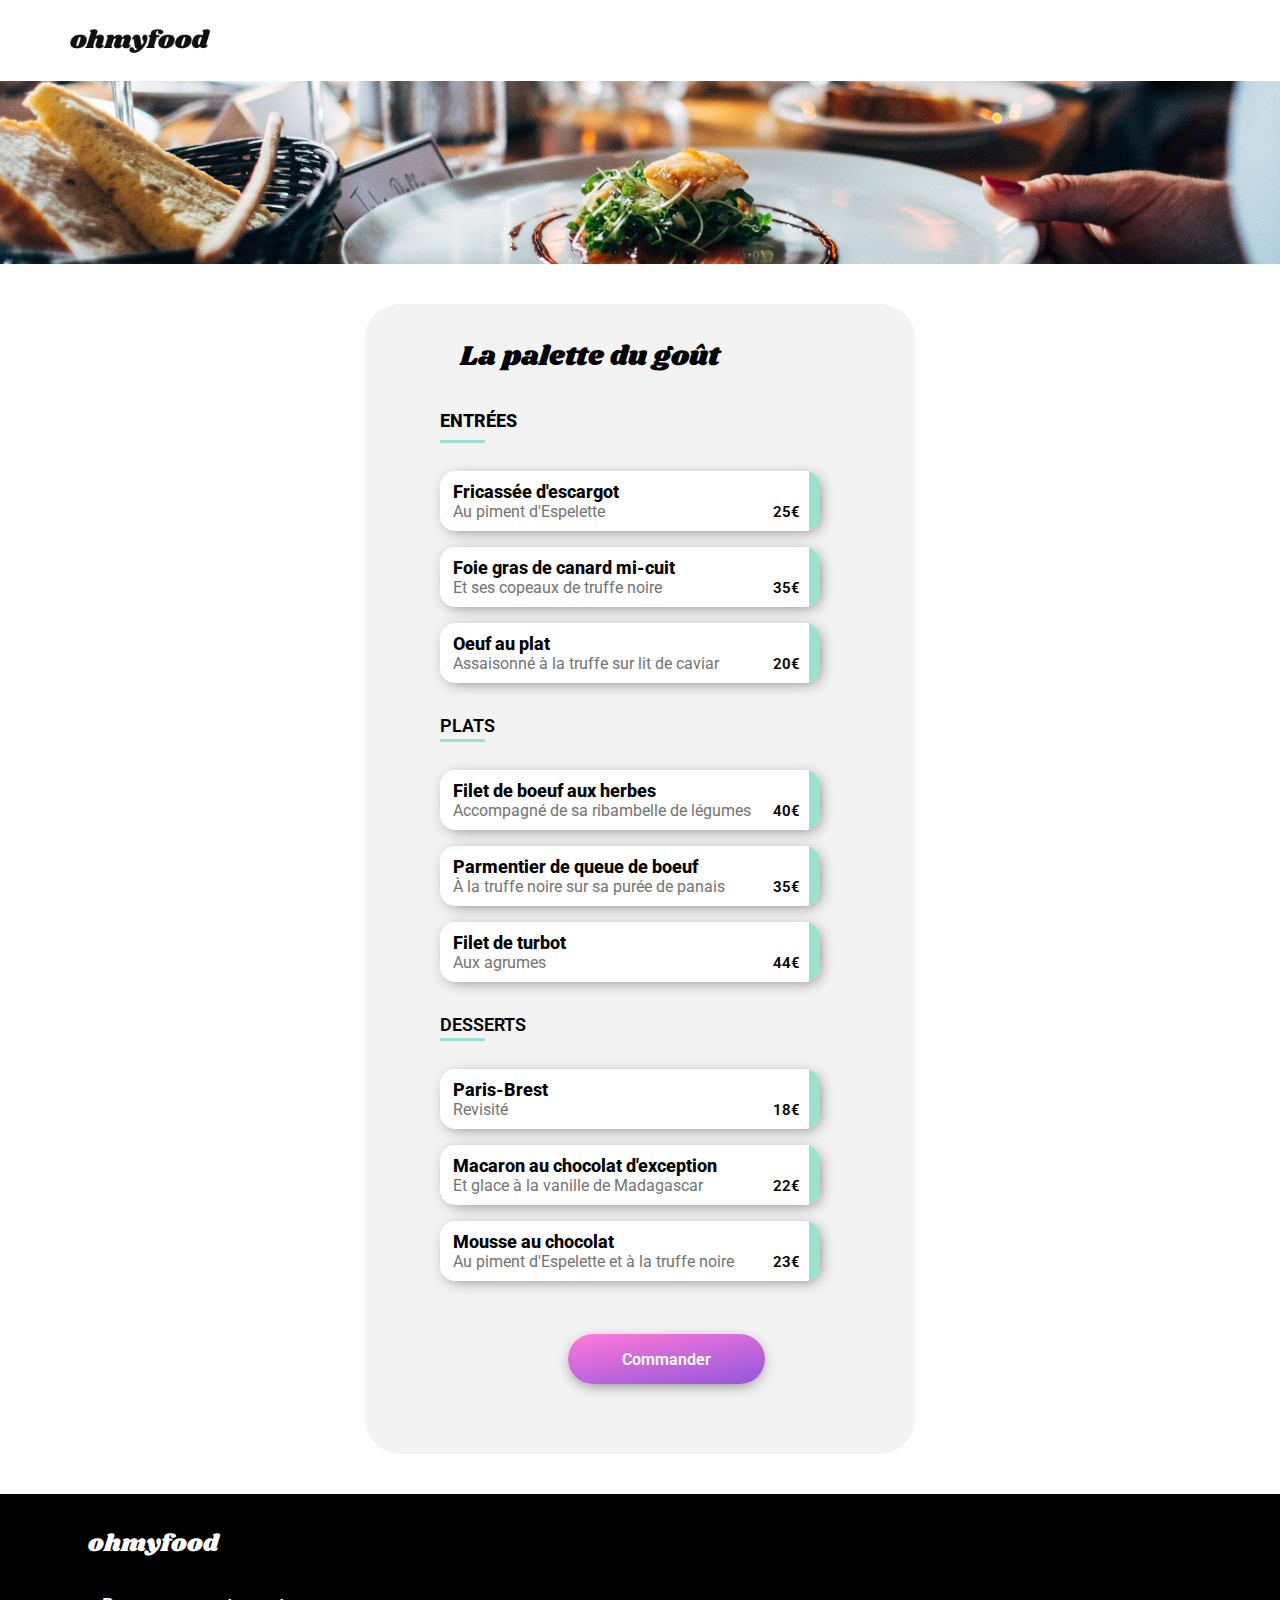
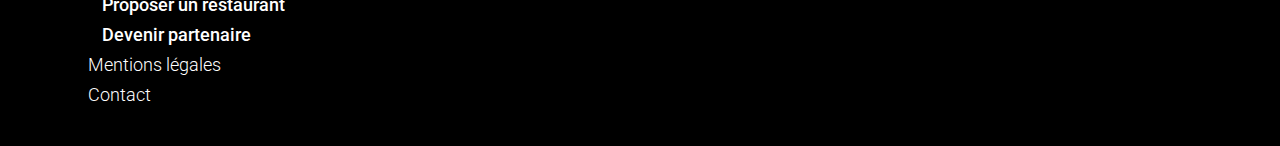
==== commit 8b962530: "Home page version responsive ok" ====
--- a/restaurant1.html
+++ b/restaurant1.html
@@ -17,14 +17,23 @@
     <!-- Header -->
 
     <header>
-        <div class="header">
+        <!-- <div class="header">
             
             <span class="logo">
                 <a class="home-link" href="index.html"><i class="fas fa-arrow-left"></i></a>
                 <img src="public/img/logo/ohmyfood.png" alt="logo ohmyfood">
             </span>
 
-        </div>
+        </div> -->
+
+        <div class="header">
+
+            <a class="home-link" href="index.html"><i class="fas fa-arrow-left"></i></a>
+
+            <div class="logo"><img src="public/img/logo/ohmyfood.png" alt="logo ohmyfood"></div>          
+
+        </div>
+        
     </header>
 
     <!-- Main -->
@@ -35,171 +44,183 @@
         <img class="img img_1" alt="La palette du goût" src="public/img/restaurants/rest1.jpg">
         </div>
         
-        <div class="menu">
-
-            <div class="restaurant">
-                <h1 class="name">La palette du goût</h1>
-                <div class="like">
-                    <i class="far fa-heart"></i><i class="fas fa-heart"></i>
+        <div class="menu-container">
+
+            <div class="menu">
+
+                <div class="restaurant">
+                    <h1 class="name">La palette du goût</h1>
+                    <div class="like">
+                        <i class="far fa-heart"></i><i class="fas fa-heart"></i>
+                    </div>
                 </div>
+
+                <section class="dish dish--1">
+
+                    <div class="title">
+                        <h2 class="dish-type">ENTR&Eacute;ES</h2>
+                        <hr>
+                    </div>
+
+                    <div class="choices">
+
+                        <div class="item item--1">
+
+                                <div class="item-details">
+                                    <p class="map-title">Fricassée d'escargot</p>
+                                    <p class="map-subtitle">Au piment d'Espelette</p>
+                                </div>
+
+                                <div class="slider">
+                                    <span class="price">25€</span>
+                                    <span class="checkbox"><i class="fas fa-check-circle"></i></span>
+                                </div>
+                                
+                        </div>
+
+                        <div class="item item--2">
+
+                            <div class="item-details">
+                                <div class="map-title">Foie gras de canard mi-cuit</div>
+                                <div class="map-subtitle">Et ses copeaux de truffe noire</div>
+                            </div>
+
+                            <div class="slider">
+                                <span class="price">35€</span>
+                                <span class="checkbox"><i class="fas fa-check-circle"></i></span>
+                            </div>
+
+                        </div> 
+
+                        <div class="item item--3">
+
+                            <div class="item-details">
+                                <div class="map-title">Oeuf au plat</div>
+                                <div class="map-subtitle">Assaisonné à la truffe sur lit de caviar</div>
+                            </div>
+
+                            <div class="slider">
+                                <span class="price">20€</span>
+                                <span class="checkbox"><i class="fas fa-check-circle"></i></span>
+                            </div>
+
+                        </div>
+                    
+                    </div>
+
+                </section>
+
+
+                <section class="dish dish--2">
+                    <div class="dish-type">PLATS</div>
+                    <hr>
+
+                    <div class="choices">
+
+                        <div class="item item--4">
+
+                            <div class="item-details">
+                                <p class="map-title">Filet de boeuf aux herbes</p>
+                                <p class="map-subtitle">Accompagné de sa ribambelle de légumes</p>
+                            </div>
+
+                            <div class="slider">
+                                <span class="price">40€</span>
+                                <span class="checkbox"><i class="fas fa-check-circle"></i></span>
+                            </div>
+
+                        </div>
+
+                        <div class="item item--5">
+
+                            <div class="item-details">
+                                <div class="map-title">Parmentier de queue de boeuf</div>
+                                    <div class="map-subtitle">À la truffe noire sur sa purée de panais</div>
+                            </div>
+
+                            <div class="slider">
+                                <span class="price">35€</span>
+                                <span class="checkbox"><i class="fas fa-check-circle"></i></span>
+                            </div>
+
+                        </div>
+
+                        <div class="item item--6">
+                            <div class="item-details">
+                                <div class="map-title">Filet de turbot</div>
+                                <div class="map-subtitle">Aux agrumes</div>
+                            </div>
+
+                            <div class="slider">
+                                <span class="price">44€</span>
+                                <span class="checkbox"><i class="fas fa-check-circle"></i></span>
+                            </div>
+
+                        </div>
+                    
+                    </div>
+
+                </section>
+
+                <section class="dish dish--3">
+                    <div class="dish-type">DESSERTS</div>
+                    <hr>
+
+                    <div class="choices">
+
+                        <div class="item item--7">
+                            <div class="item-details">
+                                <div class="map-title">Paris-Brest</div>
+                                <div class="map-subtitle">Revisité</div>
+                            </div>
+
+                            <div class="slider">
+                                <span class="price">18€</span>
+                                <span class="checkbox"><i class="fas fa-check-circle"></i></span>
+                            </div>
+
+                        </div>
+
+                        <div class="item item--8">
+                            <div class="item-details">
+                                <div class="map-title">Macaron au chocolat d'exception</div>
+                                <div class="map-subtitle">Et glace à la vanille de Madagascar</div>
+                            </div>
+
+                            <div class="slider">
+                                <span class="price">22€</span>
+                                <span class="checkbox"><i class="fas fa-check-circle"></i></span>
+                            </div>
+
+                        </div>
+
+                        <div class="item item--9">
+                            <div class="item-details">
+                                <div class="map-title">Mousse au chocolat</div>
+                                <div class="map-subtitle">Au piment d'Espelette et à la truffe noire</div>
+                            </div>
+
+                            <div class="slider">
+                                <span class="price">23€</span>
+                                <span class="checkbox"><i class="fas fa-check-circle"></i></span>
+                            </div>
+
+                        </div>
+                    
+                    </div>
+
+                </section>
+
+                <div class="order">
+
+                    <button class="colored-btn" type="submit">
+                        <span class="button-text button-text_order">Commander</span>
+                    </button>
+
+                </div>
+                
             </div>
 
-            <section class="dish dish--1">
-
-                <div class="title">
-                    <h2 class="dish-type">ENTR&Eacute;ES</h2>
-                    <hr>
-                </div>
-
-                <div class="choices">
-
-                    <div class="item item--1">
-
-                            <div class="item-details">
-                                <div class="map-title">Fricassée d'escargot</div>
-                                <div class="map-subtitle">Au piment d'Espelette</div>
-                            </div>
-
-                            <div class="slider">
-                                <span class="price">25€</span>
-                                <span class="checkbox"><i class="fas fa-check-circle"></i></span>
-                            </div>
-                            
-                    </div>
-
-                    <div class="item item--2">
-
-                        <div class="item-details">
-                            <div class="map-title">Foie gras de canard mi-cuit</div>
-                            <div class="map-subtitle">Et ses copeaux de truffe noire</div>
-                        </div>
-
-                        <div class="slider">
-                            <span class="price">35€</span>
-                            <span class="checkbox"><i class="fas fa-check-circle"></i></span>
-                        </div>
-
-                    </div> 
-
-                    <div class="item item--3">
-
-                        <div class="item-details">
-                            <div class="map-title">Oeuf au plat</div>
-                            <div class="map-subtitle">Assaisonné à la truffe sur lit de caviar</div>
-                        </div>
-
-                        <div class="slider">
-                            <span class="price">20€</span>
-                            <span class="checkbox"><i class="fas fa-check-circle"></i></span>
-                        </div>
-
-                    </div>
-                
-                </div>
-
-            </section>
-
-
-            <section class="dish dish--2">
-                <div class="dish-type">PLATS</div>
-                <hr>
-
-                <div class="choices">
-
-                    <div class="item item--4">
-
-                        <div class="item-details">
-                            <div class="map-title">Filet de boeuf aux herbes</div>
-                            <div class="map-subtitle">Accompagné de sa ribambelle de légumes</div>
-                        </div>
-
-                        <div class="slider">
-                            <span class="price">40€</span>
-                            <span class="checkbox"><i class="fas fa-check-circle"></i></span>
-                        </div>
-
-                    </div>
-
-                    <div class="item item--5">
-
-                        <div class="item-details">
-                            <div class="map-title">Parmentier de queue de boeuf</div>
-                                <div class="map-subtitle">À la truffe noire sur sa purée de panais</div>
-                        </div>
-
-                        <div class="slider">
-                            <span class="price">35€</span>
-                            <span class="checkbox"><i class="fas fa-check-circle"></i></span>
-                        </div>
-
-                    </div>
-
-                    <div class="item item--6">
-                        <div class="item-details">
-                            <div class="map-title">Filet de turbot</div>
-                            <div class="map-subtitle">Aux agrumes</div>
-                        </div>
-
-                        <div class="slider">
-                            <span class="price">44€</span>
-                            <span class="checkbox"><i class="fas fa-check-circle"></i></span>
-                        </div>
-
-                    </div>
-                
-                </div>
-
-            </section>
-
-            <section class="dish dish--3">
-                <div class="dish-type">DESSERTS</div>
-                <hr>
-
-                <div class="choices">
-
-                    <div class="item item--7">
-                        <div class="item-details">
-                            <div class="map-title">Paris-Brest</div>
-                            <div class="map-subtitle">Revisité</div>
-                        </div>
-
-                        <div class="slider">
-                            <span class="price">18€</span>
-                            <span class="checkbox"><i class="fas fa-check-circle"></i></span>
-                        </div>
-
-                    </div>
-
-                    <div class="item item--8">
-                        <div class="item-details">
-                            <div class="map-title">Macaron au chocolat d'exception</div>
-                            <div class="map-subtitle">Et glace à la vanille de Madagascar</div>
-                        </div>
-
-                        <div class="slider">
-                            <span class="price">22€</span>
-                            <span class="checkbox"><i class="fas fa-check-circle"></i></span>
-                        </div>
-
-                    </div>
-
-                    <div class="item item--9">
-                        <div class="item-details">
-                            <div class="map-title">Mousse au chocolat</div>
-                            <div class="map-subtitle">Au piment d'Espelette et à la truffe noire</div>
-                        </div>
-
-                        <div class="slider">
-                            <span class="price">23€</span>
-                            <span class="checkbox"><i class="fas fa-check-circle"></i></span>
-                        </div>
-
-                    </div>
-                
-                </div>
-
-            </section>
-            
         </div>
 
     </main>
--- a/style.css
+++ b/style.css
@@ -37,18 +37,13 @@
   margin: 0;
   color: #747373;
 }
-@media (min-width: 600px) {
-  p {
-    font-size: 20px;
-  }
-}
 
 h1 {
   font-size: 24px;
   font-weight: 800;
   margin: 0;
 }
-@media (min-width: 600px) {
+@media (min-width: 768px) {
   h1 {
     font-size: 26px;
   }
@@ -59,10 +54,25 @@
   font-weight: 800;
   margin: 0.5em 0 0.5em;
 }
-@media (min-width: 600px) {
+@media (min-width: 1024px) {
   h2 {
-    font-size: 26px;
-  }
+    margin: 0.5em 1em;
+  }
+}
+@media (min-width: 1200px) {
+  h2 {
+    margin: 0.5em 0em;
+  }
+}
+
+hr {
+  display: block;
+  position: relative;
+  height: 10px;
+  border: none;
+  border-top: 3px solid #99E2D0;
+  width: 45px;
+  margin: 3px 0 5px;
 }
 
 .map-title {
@@ -82,7 +92,17 @@
 }
 @media (min-width: 768px) {
   .map-title {
-    font-size: 17px;
+    font-size: 18px;
+  }
+}
+@media (min-width: 894px) {
+  .map-title {
+    font-size: 20px;
+  }
+}
+@media (min-width: 1200px) {
+  .map-title {
+    font-size: 18px;
   }
 }
 
@@ -103,18 +123,18 @@
 }
 @media (min-width: 768px) {
   .map-subtitle {
-    font-size: 15px;
-  }
-}
-
-hr {
-  display: block;
-  position: relative;
-  height: 10px;
-  border: none;
-  border-top: 3px solid #99E2D0;
-  width: 45px;
-  margin: 3px 0 5px;
+    font-size: 16px;
+  }
+}
+@media (min-width: 894px) {
+  .map-subtitle {
+    font-size: 18px;
+  }
+}
+@media (min-width: 1200px) {
+  .map-subtitle {
+    font-size: 16px;
+  }
 }
 
 .loader-container {
@@ -160,48 +180,82 @@
 }
 
 .header {
+  display: flex;
+  flex-flow: row wrap;
+  justify-content: center;
   position: relative;
   padding: 1rem;
   background-color: #fff;
-  text-align: center;
+  z-index: 2;
 }
 @media (min-width: 768px) {
   .header {
-    text-align: left;
-  }
-}
-.header .logo {
-  display: block;
-}
-.header .logo i {
+    justify-content: flex-start;
+    align-items: center;
+    padding: 0;
+    margin: 1.8em 2em 1.5em;
+  }
+}
+@media (min-width: 1024px) {
+  .header {
+    max-width: 35%;
+  }
+}
+@media (min-width: 1200px) {
+  .header {
+    max-width: 100%;
+    width: 1200px;
+    order: 1;
+  }
+}
+.header i {
   font-size: 1.2em;
+  cursor: pointer;
   position: absolute;
-  top: 20px;
-  left: 20px;
-  cursor: pointer;
+  left: 1.4em;
+  top: 1.1em;
+}
+@media (min-width: 768px) {
+  .header i {
+    display: block;
+    position: static;
+    margin-right: 2em;
+  }
 }
 .header .logo img {
   width: 170px;
 }
 @media (min-width: 768px) {
   .header .logo img {
-    width: 150px;
-    margin: 0 1.5em;
-  }
-}
-
-.footer {
+    width: 160px;
+  }
+}
+@media (min-width: 1200px) {
+  .header .logo img {
+    width: 140px;
+  }
+}
+
+footer {
+  position: relative;
   width: 100%;
   background-color: #000;
   padding: 1.5em;
   margin: 0 auto;
-}
-@media (min-width: 600px) {
-  .footer {
+  z-index: 5;
+}
+@media (min-width: 600px) {
+  footer {
     padding: 2em 3em;
   }
 }
-.footer .logo-footer {
+@media (min-width: 1200px) {
+  footer .footer {
+    width: 1104px;
+    margin: 0 auto;
+  }
+}
+footer .logo-footer {
   color: #fff;
   font-family: "shrikhand", sans-serif;
   font-weight: 200;
@@ -209,19 +263,19 @@
   padding-bottom: 1.4em;
 }
 @media (min-width: 600px) {
-  .footer .logo-footer {
+  footer .logo-footer {
     font-size: 24px;
   }
 }
-.footer .li1 {
+footer .li1 {
   font-weight: 500;
 }
-.footer .li1 .fas {
+footer .li1 .fas {
   font-size: 0.9em;
   padding-right: 0.8em;
 }
 @media (min-width: 600px) {
-  .footer .li1 .fas {
+  footer .li1 .fas {
     font-size: 1em;
   }
 }
@@ -237,35 +291,99 @@
   background: #fff;
 }
 
-.location-container {
+@media (min-width: 1200px) {
+  .container {
+    display: flex;
+    flex-flow: row wrap;
+    max-width: 1250px;
+    margin: auto;
+  }
+}
+
+@media (min-width: 768px) {
+  #booking {
+    border-radius: 30px;
+    margin: 0 2em;
+    background-color: #f3f3f3;
+  }
+}
+@media (min-width: 1024px) {
+  #booking {
+    display: flex;
+    flex-direction: column;
+    border-radius: 0px;
+    background-color: #fff;
+    align-items: flex-end;
+  }
+}
+@media (min-width: 1200px) {
+  #booking {
+    flex-direction: row;
+    justify-content: flex-start;
+    align-items: baseline;
+    width: 40%;
+    order: 2;
+  }
+}
+#booking .location-container {
   padding: 1em;
   margin: 0;
   background-color: #e6e6e6;
   box-shadow: inset 0 15px 15px -20px #747373;
 }
 @media (min-width: 768px) {
-  .location-container {
+  #booking .location-container {
+    padding: 0.7em;
+    border-top-left-radius: 30px;
+    border-top-right-radius: 30px;
+  }
+}
+@media (min-width: 1024px) {
+  #booking .location-container {
     width: 30%;
-    border: none;
-    border-radius: 50px;
-    box-shadow: 3px 3px 15px -4px #747373;
-    margin: 1em;
-  }
-}
-.location-container form {
+    border-radius: 30px;
+    margin-top: -55px;
+    background-color: #fff;
+  }
+}
+@media (min-width: 1200px) {
+  #booking .location-container {
+    width: 70%;
+    margin-top: 0px;
+    margin-left: 350px;
+    margin-right: -640px;
+    order: 2;
+    z-index: 3;
+  }
+  #booking .location-container:hover {
+    border: 2px solid #9356DC;
+    box-shadow: 0px 0px 15px #9356DC;
+  }
+}
+#booking .location-container form {
   display: flex;
   width: 180px;
   margin: auto;
 }
-.location-container form .icon-map {
+@media (min-width: 1200px) {
+  #booking .location-container form {
+    margin: 0;
+  }
+}
+#booking .location-container form .icon-map {
   padding: 0 0.5em 0;
 }
 @media (min-width: 600px) {
-  .location-container form .icon-map {
+  #booking .location-container form .icon-map {
     font-size: 18px;
   }
 }
-.location-container form input {
+@media (min-width: 894px) {
+  #booking .location-container form .icon-map {
+    font-size: 22px;
+  }
+}
+#booking .location-container form input {
   display: block;
   border: none;
   outline-style: none;
@@ -273,13 +391,20 @@
   font-size: 16px;
   font-weight: 600;
 }
-@media (min-width: 600px) {
-  .location-container form input {
-    font-size: 18px;
-  }
-}
-
-.presentation {
+#booking .location-container form .icon-search {
+  display: none;
+}
+@media (min-width: 1200px) {
+  #booking .location-container form .icon-search {
+    display: inline;
+    font-size: 20px;
+    padding: 0 1.5em;
+  }
+  #booking .location-container form .icon-search:hover {
+    color: #9356DC;
+  }
+}
+#booking .presentation {
   display: flex;
   flex-flow: row wrap;
   justify-content: center;
@@ -288,23 +413,50 @@
   background-color: #f3f3f3;
 }
 @media (min-width: 600px) {
-  .presentation {
-    padding: 1.5em 3em;
-  }
-}
-@media (min-width: 768px) {
-  .presentation {
+  #booking .presentation {
+    width: 100%;
+    padding: 1em 3em 0em;
+  }
+}
+@media (min-width: 768px) {
+  #booking .presentation {
+    width: 100%;
+    padding: 0.5em 5em;
+    background-color: inherit;
     border-radius: 30px;
-    margin: 0 0.5em;
-  }
-}
-.presentation .presentation-title {
+  }
+}
+@media (min-width: 1024px) {
+  #booking .presentation {
+    flex-direction: column;
+    align-items: center;
+    padding: 0;
+  }
+}
+@media (min-width: 1200px) {
+  #booking .presentation {
+    align-items: flex-start;
+    padding-right: 1.5em;
+  }
+}
+#booking .presentation .presentation-title {
   text-align: center;
   padding: 1em 2.5em 0;
 }
-.presentation .presentation-subtitle {
+@media (min-width: 1200px) {
+  #booking .presentation .presentation-title {
+    text-align: left;
+    padding: 0;
+  }
+}
+#booking .presentation .presentation-subtitle {
   text-align: center;
   margin: 1em 0 1em;
+}
+@media (min-width: 1200px) {
+  #booking .presentation .presentation-subtitle {
+    text-align: left;
+  }
 }
 
 #functioning {
@@ -313,8 +465,25 @@
 }
 @media (min-width: 768px) {
   #functioning {
-    padding: 0;
+    padding: 1em 0;
     margin: 0 2em;
+  }
+}
+@media (min-width: 1024px) {
+  #functioning {
+    margin-top: 0;
+  }
+}
+@media (min-width: 1200px) {
+  #functioning {
+    padding-top: 0;
+    margin-top: -460px;
+    margin-left: 2em;
+    width: 35%;
+    order: 4;
+    display: flex;
+    flex-direction: column;
+    align-items: flex-start;
   }
 }
 #functioning .box-container {
@@ -332,13 +501,25 @@
 @media (min-width: 768px) {
   #functioning .box-container {
     padding: 0;
+    margin-top: 2em;
     justify-content: space-evenly;
   }
 }
+@media (min-width: 1024px) {
+  #functioning .box-container {
+    padding: 0 1em;
+  }
+}
+@media (min-width: 1200px) {
+  #functioning .box-container {
+    margin-top: 1.5em;
+    padding: 0;
+  }
+}
 #functioning .box-container .box {
   display: flex;
   flex-flow: row wrap;
-  justify-content: flex-start;
+  justify-content: space-between;
   box-shadow: 3px 3px 15px -4px #747373;
   width: 320px;
   height: 70px;
@@ -346,6 +527,7 @@
   background: #f3f3f3;
   align-items: center;
   margin: 0 auto 1.8em;
+  padding-right: 0.5em;
   cursor: pointer;
 }
 @media (min-width: 600px) {
@@ -357,9 +539,33 @@
 }
 @media (min-width: 768px) {
   #functioning .box-container .box {
-    background: #fff;
     width: 220px;
+    height: 60px;
+    justify-content: center;
+    align-content: center;
+    margin-bottom: 1em;
+  }
+}
+@media (min-width: 894px) {
+  #functioning .box-container .box {
+    min-width: 240px;
+    justify-content: flex-start;
+    align-content: center;
+  }
+}
+@media (min-width: 1024px) {
+  #functioning .box-container .box {
+    width: 290px;
     height: 70px;
+  }
+}
+@media (min-width: 1200px) {
+  #functioning .box-container .box {
+    width: 320px;
+    height: 70px;
+    margin-bottom: 2.5em;
+    margin-left: 0.5em;
+    justify-content: flex-start;
   }
 }
 @media (min-width: 600px) {
@@ -367,9 +573,14 @@
     font-size: 18px;
   }
 }
-@media (min-width: 600px) {
+@media (min-width: 768px) {
   #functioning .box-container .box > * {
     font-size: 15px;
+  }
+}
+@media (min-width: 1024px) {
+  #functioning .box-container .box > * {
+    font-size: 16px;
   }
 }
 #functioning .box-container .box:hover {
@@ -387,23 +598,45 @@
   margin-left: -10px;
   padding: 0.25em 0.5em 0.25em;
 }
+@media (min-width: 768px) {
+  #functioning .box-container .box .step-number {
+    margin: -40px 100px 0px;
+  }
+}
+@media (min-width: 894px) {
+  #functioning .box-container .box .step-number {
+    margin: 0 0 0 -10px;
+  }
+}
 #functioning .box-container .box .icon {
-  padding: 0 1.5em;
-}
-@media (min-width: 600px) {
+  padding: 0 1.4em;
+}
+@media (min-width: 768px) {
   #functioning .box-container .box .icon {
-    padding: 0 0.5em;
+    padding: 0 1em;
+  }
+}
+@media (min-width: 1024px) {
+  #functioning .box-container .box .icon {
+    padding: 0 1.5em;
   }
 }
 #functioning .box-container .box .icon .fas {
   color: #747373;
   font-size: 1.3em;
 }
+#functioning .box-container .box .text {
+  flex: 1;
+}
 
 @media (min-width: 600px) {
   .section-title {
-    margin: 0 4em 0;
     text-align: center;
+  }
+}
+@media (min-width: 1024px) {
+  .section-title {
+    text-align: left;
   }
 }
 
@@ -413,113 +646,147 @@
 }
 @media (min-width: 768px) {
   #restaurants {
-    margin: 1.5em 2em;
+    margin: 0em 2em 1em;
     background-color: #f3f3f3;
     border-radius: 30px;
-    padding: 2em 0.2;
+    padding: 1em 0.2em;
+  }
+}
+@media (min-width: 1200px) {
+  #restaurants {
+    margin-top: 5em;
+    margin-left: -3em;
+    padding: 0.8em 1.5em;
+    width: 55%;
+    order: 3;
   }
 }
 #restaurants .restaurants-container {
   display: flex;
-  flex-flow: row wrap;
+  flex-direction: column;
   justify-content: center;
   margin: 0;
   width: 100%;
 }
-@media (min-width: 768px) {
+@media (min-width: 600px) {
   #restaurants .restaurants-container {
+    display: flex;
+    flex-flow: row wrap;
     justify-content: space-evenly;
+    margin-bottom: 1em;
   }
 }
 #restaurants .restaurants-container .map {
   display: flex;
-  flex-flow: row wrap;
-  justify-content: center;
+  flex-direction: column;
+  justify-content: flex-end;
   box-shadow: 3px 3px 15px -4px #747373;
-  height: 230px;
+  height: auto;
+  max-height: 230px;
+  width: 100%;
   max-width: 324px;
   background-color: #fff;
   border-radius: 20px;
-  margin: 1em auto 1.5em;
+  margin: 0.6em auto;
+  flex: 1 1 230px;
 }
 @media (min-width: 600px) {
   #restaurants .restaurants-container .map {
-    margin: 1em 0.5em 1.5em;
+    min-width: 290px;
+    margin: 1em 0.6em;
+  }
+}
+@media (min-width: 768px) {
+  #restaurants .restaurants-container .map {
+    min-width: 324px;
+    max-width: 300px;
+    margin: 1em 0.5em 0.5em;
+  }
+}
+@media (min-width: 894px) {
+  #restaurants .restaurants-container .map {
+    margin: 1em;
     max-width: 370px;
-    height: 260px;
-  }
-}
-@media (min-width: 768px) {
+    max-height: 270px;
+    height: auto;
+  }
+}
+@media (min-width: 1024px) {
   #restaurants .restaurants-container .map {
-    margin: 1em 0.5em 1.5em;
+    margin: 1.5em 2em;
+  }
+}
+@media (min-width: 1200px) {
+  #restaurants .restaurants-container .map {
+    min-width: 100px;
     max-width: 290px;
     height: 210px;
+    max-height: 230px;
+    margin: 1em 0.5em 0.5em;
   }
 }
 #restaurants .restaurants-container .map .rest-img {
-  width: 100%;
-  height: 72%;
+  position: relative;
+  display: flex;
+  flex-direction: column;
+  justify-content: flex-end;
+  width: 100%;
   border-top-right-radius: 15px;
   border-top-left-radius: 15px;
   overflow: hidden;
-}
-#restaurants .restaurants-container .map .rest-img .img-container {
-  display: block;
-  position: relative;
-  width: 100%;
-  height: 300px;
-}
-#restaurants .restaurants-container .map .rest-img .img {
-  display: block;
-  position: relative;
-  width: 100%;
-  height: auto;
-  object-fit: cover;
-  margin-top: -3.3em;
-}
-@media (min-width: 600px) {
-  #restaurants .restaurants-container .map .rest-img .img {
-    margin-top: -4em;
-  }
-}
-@media (min-width: 768px) {
-  #restaurants .restaurants-container .map .rest-img .img {
-    margin-top: -2.5em;
-  }
+  flex: 1;
 }
 #restaurants .restaurants-container .map .rest-img .new {
-  position: relative;
-  z-index: 1;
+  position: absolute;
+  top: 8%;
+  left: 68%;
+  width: fit-content;
   background-color: #99E2D0;
   color: #278870;
   padding: 0.4em 0.8em 0.3em;
   font-size: 15px;
   box-shadow: 8px 8px 10px -5px #000;
-  top: 16px;
-  left: 230px;
+  z-index: 2000;
 }
 @media (min-width: 600px) {
   #restaurants .restaurants-container .map .rest-img .new {
     font-size: 16px;
-    top: 20px;
-    left: 265px;
-  }
-}
-@media (min-width: 768px) {
+  }
+}
+@media (min-width: 768px) {
+  #restaurants .restaurants-container .map .rest-img .new {
+    font-size: 14px;
+    top: 8%;
+    left: 72%;
+  }
+}
+@media (min-width: 894px) {
+  #restaurants .restaurants-container .map .rest-img .new {
+    font-size: 16px;
+  }
+}
+@media (min-width: 1200px) {
   #restaurants .restaurants-container .map .rest-img .new {
     font-size: 14px;
     top: 15px;
     left: 200px;
   }
 }
+#restaurants .restaurants-container .map .rest-img .img {
+  display: block;
+  position: relative;
+  width: 100%;
+  height: 215px;
+  object-fit: cover;
+  z-index: 1;
+}
 #restaurants .restaurants-container .map .rest-text {
   display: flex;
   flex-flow: row wrap;
   justify-content: space-between;
-  padding: 0 1em 0;
+  padding: 0.9em;
   align-items: center;
   width: 100%;
-  height: 28%;
 }
 #restaurants .restaurants-container .map .rest-text .rest-details {
   display: flex;
@@ -529,17 +796,26 @@
 .colored-btn {
   display: block;
   margin: 1em 2em 3em;
-  height: 45px;
+  height: 50px;
   border: none;
-  border-radius: 20px;
+  border-radius: 30px;
   background: linear-gradient(170deg, #FF79DA, #9356DC);
   box-shadow: 0 4px 15px -4px #747373;
   cursor: pointer;
 }
-@media (min-width: 600px) {
+@media (min-width: 768px) {
   .colored-btn {
-    height: 65px;
-    border-radius: 30px;
+    margin-bottom: 2em;
+  }
+}
+@media (min-width: 1024px) {
+  .colored-btn {
+    margin-bottom: 1em;
+  }
+}
+@media (min-width: 1200px) {
+  .colored-btn {
+    margin: 1em 0 4em 4em;
   }
 }
 .colored-btn .button-text {
@@ -548,10 +824,8 @@
   font-weight: 600;
   font-size: 16px;
 }
-@media (min-width: 600px) {
-  .colored-btn .button-text {
-    font-size: 18px;
-  }
+.colored-btn .button-text_order {
+  margin: 2em;
 }
 .colored-btn:hover {
   filter: brightness(112%);
@@ -559,7 +833,7 @@
 }
 
 .like {
-  margin: 0;
+  margin: 0 0.5em;
   position: relative;
   min-width: 28px;
   min-height: 28px;
@@ -594,6 +868,11 @@
     margin-right: 4em;
   }
 }
+@media (min-width: 1200px) {
+  .like .fa-heart {
+    font-size: 28px;
+  }
+}
 .like:hover .fas {
   clip-path: circle(100%);
 }
@@ -601,52 +880,78 @@
 .img-container {
   position: relative;
   width: 100%;
-  height: 250px;
+  height: auto;
 }
 .img-container .img {
   display: block;
   position: relative;
   width: 100%;
-  height: auto;
+  height: 215px;
   object-fit: cover;
-}
-.img-container .img_2 {
-  top: -100px;
-}
-
-.menu {
+  z-index: 1;
+}
+@media (min-width: 768px) {
+  .img-container .img_2 {
+    top: -100px;
+  }
+}
+
+@media (min-width: 600px) {
+  .menu-container {
+    position: relative;
+    display: flex;
+    background-color: #fff;
+    margin: -2em 0 0;
+    width: 100%;
+    z-index: 4;
+  }
+}
+.menu-container .menu {
+  position: relative;
   background-color: #f3f3f3;
-  padding: 2em 1.2em 2em;
+  padding: 2em 1.2em 1em;
   border-top-left-radius: 35px;
   border-top-right-radius: 35px;
   width: 100%;
-  position: relative;
+  height: max-content;
   margin-top: -40px;
-}
-.menu .restaurant {
+  display: flex;
+  flex-direction: column;
+  align-items: center;
+}
+@media (min-width: 600px) {
+  .menu-container .menu {
+    margin: 2.5em auto;
+    width: 100%;
+    max-width: 550px;
+    border-radius: 35px;
+  }
+}
+.menu-container .menu .restaurant {
   display: flex;
   flex-flow: row wrap;
   justify-content: space-between;
   align-items: baseline;
-  padding-right: 0.5em;
-}
-.menu .restaurant .name {
+  width: 100%;
+  max-width: 360px;
+}
+.menu-container .menu .restaurant .name {
   font-family: "shrikhand", sans-serif;
   font-size: 28px;
   font-weight: 500;
 }
-.menu .dish {
+.menu-container .menu .dish {
   max-width: 400px;
-  padding-top: 2em;
+  padding: 1.5em 0 0.5em;
   animation: fadein 1.5s backwards;
 }
-.menu .dish--1 {
+.menu-container .menu .dish--1 {
   animation-delay: 0.5s;
 }
-.menu .dish--2 {
+.menu-container .menu .dish--2 {
   animation-delay: 1s;
 }
-.menu .dish--3 {
+.menu-container .menu .dish--3 {
   animation-delay: 1.5s;
 }
 @keyframes fadein {
@@ -657,10 +962,10 @@
     opacity: 1;
   }
 }
-.menu .dish .dish-type {
+.menu-container .menu .dish .dish-type {
   font-size: 18px;
 }
-.menu .dish .choices {
+.menu-container .menu .dish .choices {
   display: flex;
   flex-flow: row wrap;
   justify-content: space-between;
@@ -668,14 +973,14 @@
   padding: 0;
   width: 100%;
 }
-.menu .dish .choices .item {
+.menu-container .menu .dish .choices .item {
   display: flex;
   justify-content: stretch;
   align-items: center;
   box-shadow: 3px 3px 15px -4px #747373;
   height: 60px;
   width: 100%;
-  max-width: 360px;
+  max-width: 380px;
   background-color: #fff;
   border-radius: 15px;
   margin: 1em 0 0 0;
@@ -685,34 +990,34 @@
   overflow: hidden;
   animation: fadein 1.5s backwards;
 }
-.menu .dish .choices .item--1 {
+.menu-container .menu .dish .choices .item--1 {
   animation-delay: 0.2s;
 }
-.menu .dish .choices .item--2 {
+.menu-container .menu .dish .choices .item--2 {
   animation-delay: 0.4s;
 }
-.menu .dish .choices .item--3 {
+.menu-container .menu .dish .choices .item--3 {
   animation-delay: 0.6s;
 }
-.menu .dish .choices .item--4 {
+.menu-container .menu .dish .choices .item--4 {
   animation-delay: 0.8s;
 }
-.menu .dish .choices .item--5 {
+.menu-container .menu .dish .choices .item--5 {
   animation-delay: 1s;
 }
-.menu .dish .choices .item--6 {
+.menu-container .menu .dish .choices .item--6 {
   animation-delay: 1.2s;
 }
-.menu .dish .choices .item--7 {
+.menu-container .menu .dish .choices .item--7 {
   animation-delay: 1.4s;
 }
-.menu .dish .choices .item--8 {
+.menu-container .menu .dish .choices .item--8 {
   animation-delay: 1.6s;
 }
-.menu .dish .choices .item--9 {
+.menu-container .menu .dish .choices .item--9 {
   animation-delay: 1.8s;
 }
-.menu .dish .choices .item--10 {
+.menu-container .menu .dish .choices .item--10 {
   animation-delay: 2s;
 }
 @keyframes fadein {
@@ -723,7 +1028,7 @@
     opacity: 1;
   }
 }
-.menu .dish .choices .item .item-details {
+.menu-container .menu .dish .choices .item .item-details {
   display: block;
   width: 83%;
   text-align: left;
@@ -732,7 +1037,7 @@
   white-space: nowrap;
   padding-left: 0.8em;
 }
-.menu .dish .choices .item .slider {
+.menu-container .menu .dish .choices .item .slider {
   display: flex;
   height: 100%;
   width: fit-content;
@@ -740,32 +1045,36 @@
   margin-right: -120px;
   transition: 0.6s;
 }
-.menu .dish .choices .item .slider .price {
+.menu-container .menu .dish .choices .item .slider .price {
   font-size: 15px;
   font-weight: 600;
   background-color: #fff;
   padding: 2.1em 1.2em 0em;
   width: 55%;
 }
-.menu .dish .choices .item .slider .checkbox {
+.menu-container .menu .dish .choices .item .slider .checkbox {
   height: 100%;
   width: 45%;
-  padding: 1.25em 1em;
+  padding: 1.25em 1.1em;
   background-color: #99E2D0;
   text-align: center;
   border-top-right-radius: 15px;
   border-bottom-right-radius: 15px;
 }
-.menu .dish .choices .item .slider .checkbox .fas {
+.menu-container .menu .dish .choices .item .slider .checkbox .fas {
   font-size: 20px;
   color: #fff;
   transition: transform 0.7s;
 }
-.menu .dish .choices .item:hover .slider {
+.menu-container .menu .dish .choices .item:hover .slider {
   margin-right: 0px;
 }
-.menu .dish .choices .item:hover .slider .fas {
+.menu-container .menu .dish .choices .item:hover .slider .fas {
   transform: rotate(360deg);
 }
+.menu-container .menu .order {
+  margin-top: 2em;
+  text-align: center;
+}
 
 /*# sourceMappingURL=style.css.map */
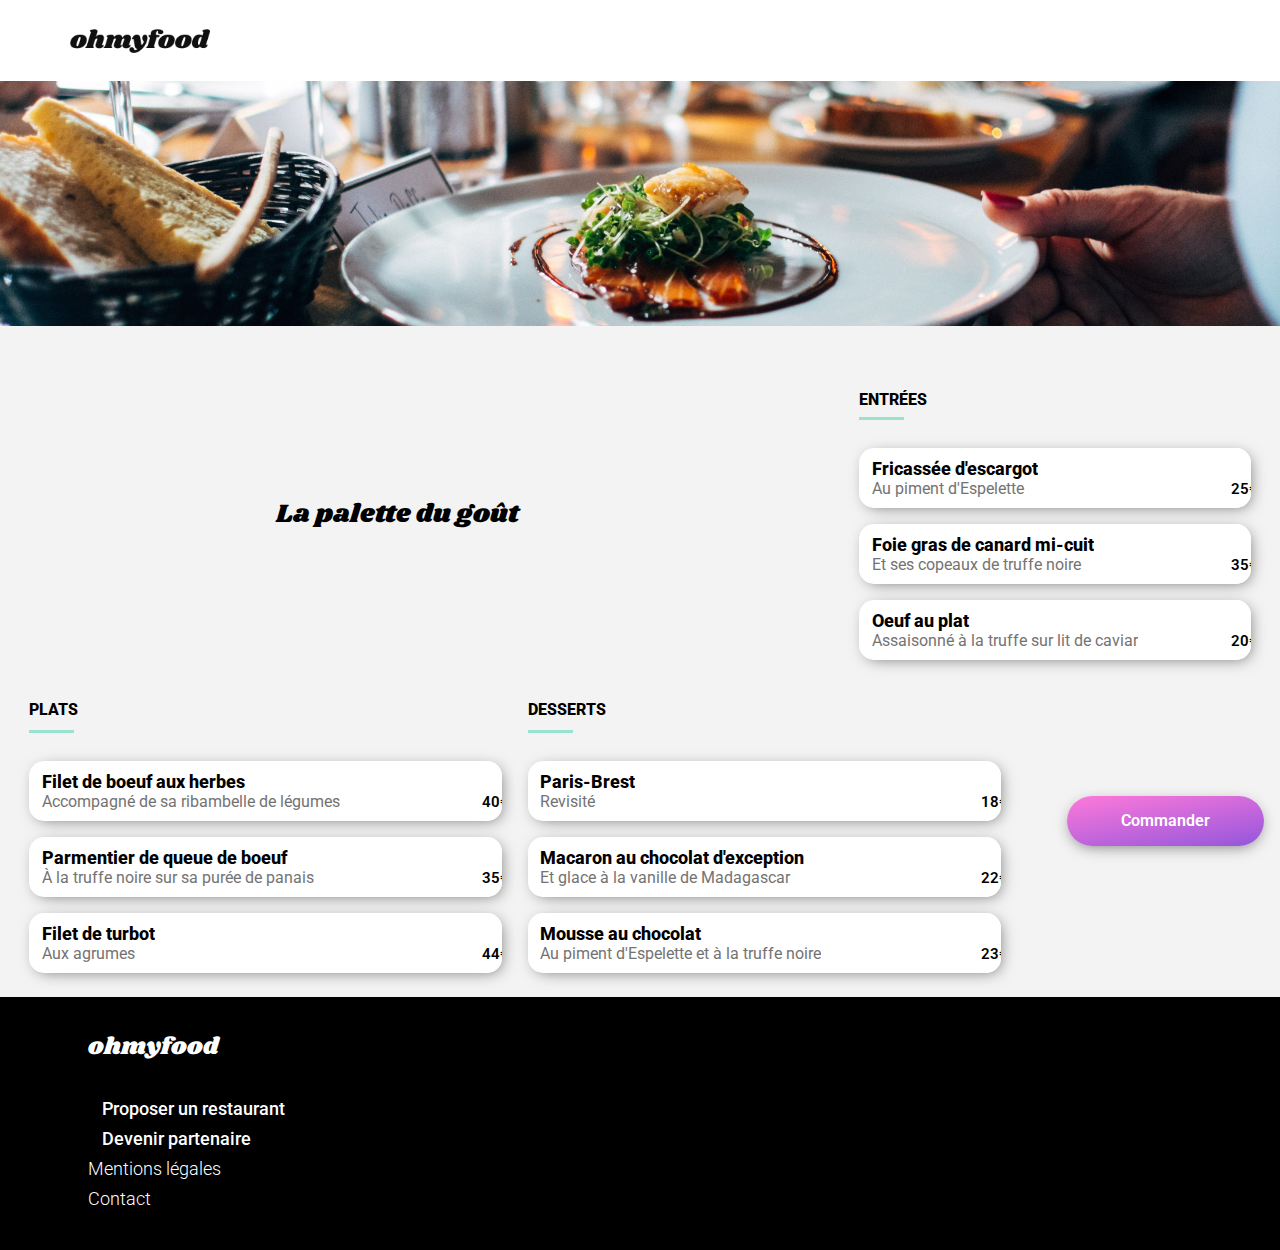
==== commit c0d30cd1: "Merge pull request #2 from o2caledonie/Dev-branch" ====
--- a/restaurant1.html
+++ b/restaurant1.html
@@ -40,9 +40,9 @@
 
     <main>
 
-        <div class="img-container">
+        <!-- <div class="img-container"> -->
         <img class="img img_1" alt="La palette du goût" src="public/img/restaurants/rest1.jpg">
-        </div>
+        <!-- </div> -->
         
         <div class="menu-container">
 
@@ -67,8 +67,8 @@
                         <div class="item item--1">
 
                                 <div class="item-details">
-                                    <p class="map-title">Fricassée d'escargot</p>
-                                    <p class="map-subtitle">Au piment d'Espelette</p>
+                                    <p class="item-title">Fricassée d'escargot</p>
+                                    <p class="item-description">Au piment d'Espelette</p>
                                 </div>
 
                                 <div class="slider">
@@ -81,8 +81,8 @@
                         <div class="item item--2">
 
                             <div class="item-details">
-                                <div class="map-title">Foie gras de canard mi-cuit</div>
-                                <div class="map-subtitle">Et ses copeaux de truffe noire</div>
+                                <p class="item-title">Foie gras de canard mi-cuit</p>
+                                <p class="item-description">Et ses copeaux de truffe noire</p>
                             </div>
 
                             <div class="slider">
@@ -95,8 +95,8 @@
                         <div class="item item--3">
 
                             <div class="item-details">
-                                <div class="map-title">Oeuf au plat</div>
-                                <div class="map-subtitle">Assaisonné à la truffe sur lit de caviar</div>
+                                <p class="item-title">Oeuf au plat</p>
+                                <p class="item-description">Assaisonné à la truffe sur lit de caviar</p>
                             </div>
 
                             <div class="slider">
@@ -112,7 +112,7 @@
 
 
                 <section class="dish dish--2">
-                    <div class="dish-type">PLATS</div>
+                    <h2 class="dish-type">PLATS</h2>
                     <hr>
 
                     <div class="choices">
@@ -120,8 +120,8 @@
                         <div class="item item--4">
 
                             <div class="item-details">
-                                <p class="map-title">Filet de boeuf aux herbes</p>
-                                <p class="map-subtitle">Accompagné de sa ribambelle de légumes</p>
+                                <p class="item-title">Filet de boeuf aux herbes</p>
+                                <p class="item-description">Accompagné de sa ribambelle de légumes</p>
                             </div>
 
                             <div class="slider">
@@ -134,8 +134,8 @@
                         <div class="item item--5">
 
                             <div class="item-details">
-                                <div class="map-title">Parmentier de queue de boeuf</div>
-                                    <div class="map-subtitle">À la truffe noire sur sa purée de panais</div>
+                                <p class="item-title">Parmentier de queue de boeuf</p>
+                                <p class="item-description">À la truffe noire sur sa purée de panais</p>
                             </div>
 
                             <div class="slider">
@@ -147,8 +147,8 @@
 
                         <div class="item item--6">
                             <div class="item-details">
-                                <div class="map-title">Filet de turbot</div>
-                                <div class="map-subtitle">Aux agrumes</div>
+                                <p class="item-title">Filet de turbot</p>
+                                <p class="item-description">Aux agrumes</p>
                             </div>
 
                             <div class="slider">
@@ -163,15 +163,15 @@
                 </section>
 
                 <section class="dish dish--3">
-                    <div class="dish-type">DESSERTS</div>
+                    <h2 class="dish-type">DESSERTS</h2>
                     <hr>
 
                     <div class="choices">
 
                         <div class="item item--7">
                             <div class="item-details">
-                                <div class="map-title">Paris-Brest</div>
-                                <div class="map-subtitle">Revisité</div>
+                                <p class="item-title">Paris-Brest</p>
+                                <p class="item-description">Revisité</p>
                             </div>
 
                             <div class="slider">
@@ -183,8 +183,8 @@
 
                         <div class="item item--8">
                             <div class="item-details">
-                                <div class="map-title">Macaron au chocolat d'exception</div>
-                                <div class="map-subtitle">Et glace à la vanille de Madagascar</div>
+                                <p class="item-title">Macaron au chocolat d'exception</p>
+                                <p class="item-description">Et glace à la vanille de Madagascar</p>
                             </div>
 
                             <div class="slider">
@@ -196,8 +196,8 @@
 
                         <div class="item item--9">
                             <div class="item-details">
-                                <div class="map-title">Mousse au chocolat</div>
-                                <div class="map-subtitle">Au piment d'Espelette et à la truffe noire</div>
+                                <p class="item-title">Mousse au chocolat</p>
+                                <p class="item-description">Au piment d'Espelette et à la truffe noire</p>
                             </div>
 
                             <div class="slider">
--- a/style.css
+++ b/style.css
@@ -52,17 +52,6 @@
 h2 {
   font-size: 24px;
   font-weight: 800;
-  margin: 0.5em 0 0.5em;
-}
-@media (min-width: 1024px) {
-  h2 {
-    margin: 0.5em 1em;
-  }
-}
-@media (min-width: 1200px) {
-  h2 {
-    margin: 0.5em 0em;
-  }
 }
 
 hr {
@@ -73,68 +62,6 @@
   border-top: 3px solid #99E2D0;
   width: 45px;
   margin: 3px 0 5px;
-}
-
-.map-title {
-  font-size: 18px;
-  font-weight: 800;
-  margin: 0;
-  padding: 0;
-  color: #000;
-  white-space: nowrap;
-  overflow: hidden;
-  text-overflow: ellipsis;
-}
-@media (min-width: 600px) {
-  .map-title {
-    font-size: 20px;
-  }
-}
-@media (min-width: 768px) {
-  .map-title {
-    font-size: 18px;
-  }
-}
-@media (min-width: 894px) {
-  .map-title {
-    font-size: 20px;
-  }
-}
-@media (min-width: 1200px) {
-  .map-title {
-    font-size: 18px;
-  }
-}
-
-.map-subtitle {
-  font-size: 16px;
-  font-weight: 400;
-  margin: 0;
-  padding: 0;
-  color: #747373;
-  white-space: nowrap;
-  overflow: hidden;
-  text-overflow: ellipsis;
-}
-@media (min-width: 600px) {
-  .map-subtitle {
-    font-size: 18px;
-  }
-}
-@media (min-width: 768px) {
-  .map-subtitle {
-    font-size: 16px;
-  }
-}
-@media (min-width: 894px) {
-  .map-subtitle {
-    font-size: 18px;
-  }
-}
-@media (min-width: 1200px) {
-  .map-subtitle {
-    font-size: 16px;
-  }
 }
 
 .loader-container {
@@ -629,6 +556,9 @@
   flex: 1;
 }
 
+.section-title {
+  margin: 0.5em 0 0.5em;
+}
 @media (min-width: 600px) {
   .section-title {
     text-align: center;
@@ -637,6 +567,12 @@
 @media (min-width: 1024px) {
   .section-title {
     text-align: left;
+    margin: 0.5em 1em;
+  }
+}
+@media (min-width: 1200px) {
+  .section-title {
+    margin: 0.5em 0em;
   }
 }
 
@@ -776,7 +712,7 @@
   display: block;
   position: relative;
   width: 100%;
-  height: 215px;
+  height: 245px;
   object-fit: cover;
   z-index: 1;
 }
@@ -791,6 +727,66 @@
 #restaurants .restaurants-container .map .rest-text .rest-details {
   display: flex;
   flex-direction: column;
+}
+#restaurants .restaurants-container .map .rest-text .rest-details .map-title {
+  font-size: 18px;
+  font-weight: 800;
+  margin: 0;
+  padding: 0;
+  color: #000;
+  white-space: nowrap;
+  overflow: hidden;
+  text-overflow: ellipsis;
+}
+@media (min-width: 600px) {
+  #restaurants .restaurants-container .map .rest-text .rest-details .map-title {
+    font-size: 20px;
+  }
+}
+@media (min-width: 768px) {
+  #restaurants .restaurants-container .map .rest-text .rest-details .map-title {
+    font-size: 18px;
+  }
+}
+@media (min-width: 894px) {
+  #restaurants .restaurants-container .map .rest-text .rest-details .map-title {
+    font-size: 20px;
+  }
+}
+@media (min-width: 1200px) {
+  #restaurants .restaurants-container .map .rest-text .rest-details .map-title {
+    font-size: 18px;
+  }
+}
+#restaurants .restaurants-container .map .rest-text .rest-details .map-subtitle {
+  font-size: 16px;
+  font-weight: 400;
+  margin: 0;
+  padding: 0;
+  color: #747373;
+  white-space: nowrap;
+  overflow: hidden;
+  text-overflow: ellipsis;
+}
+@media (min-width: 600px) {
+  #restaurants .restaurants-container .map .rest-text .rest-details .map-subtitle {
+    font-size: 18px;
+  }
+}
+@media (min-width: 768px) {
+  #restaurants .restaurants-container .map .rest-text .rest-details .map-subtitle {
+    font-size: 16px;
+  }
+}
+@media (min-width: 894px) {
+  #restaurants .restaurants-container .map .rest-text .rest-details .map-subtitle {
+    font-size: 18px;
+  }
+}
+@media (min-width: 1200px) {
+  #restaurants .restaurants-container .map .rest-text .rest-details .map-subtitle {
+    font-size: 16px;
+  }
 }
 
 .colored-btn {
@@ -877,39 +873,19 @@
   clip-path: circle(100%);
 }
 
-.img-container {
-  position: relative;
-  width: 100%;
-  height: auto;
-}
-.img-container .img {
+.img {
   display: block;
   position: relative;
   width: 100%;
-  height: 215px;
+  height: 245px;
   object-fit: cover;
   z-index: 1;
 }
-@media (min-width: 768px) {
-  .img-container .img_2 {
-    top: -100px;
-  }
-}
-
-@media (min-width: 600px) {
-  .menu-container {
-    position: relative;
-    display: flex;
-    background-color: #fff;
-    margin: -2em 0 0;
-    width: 100%;
-    z-index: 4;
-  }
-}
+
 .menu-container .menu {
   position: relative;
   background-color: #f3f3f3;
-  padding: 2em 1.2em 1em;
+  padding: 2em 1em 1em;
   border-top-left-radius: 35px;
   border-top-right-radius: 35px;
   width: 100%;
@@ -917,14 +893,25 @@
   margin-top: -40px;
   display: flex;
   flex-direction: column;
-  align-items: center;
+  z-index: 2;
 }
 @media (min-width: 600px) {
   .menu-container .menu {
+    align-items: center;
     margin: 2.5em auto;
+    width: 90%;
+    max-width: 650px;
+    border-radius: 35px;
+  }
+}
+@media (min-width: 894px) {
+  .menu-container .menu {
+    border-radius: 0;
+    margin: 0;
     width: 100%;
-    max-width: 550px;
-    border-radius: 35px;
+    max-width: none;
+    flex-flow: row wrap;
+    justify-content: center;
   }
 }
 .menu-container .menu .restaurant {
@@ -933,15 +920,21 @@
   justify-content: space-between;
   align-items: baseline;
   width: 100%;
-  max-width: 360px;
+  max-width: 350px;
+}
+@media (min-width: 894px) {
+  .menu-container .menu .restaurant {
+    margin: 0 15em;
+    justify-content: space-evenly;
+  }
 }
 .menu-container .menu .restaurant .name {
   font-family: "shrikhand", sans-serif;
-  font-size: 28px;
+  font-size: 26px;
   font-weight: 500;
 }
 .menu-container .menu .dish {
-  max-width: 400px;
+  max-width: 600px;
   padding: 1.5em 0 0.5em;
   animation: fadein 1.5s backwards;
 }
@@ -962,28 +955,41 @@
     opacity: 1;
   }
 }
+@media (min-width: 600px) {
+  .menu-container .menu .dish {
+    max-width: 500px;
+  }
+}
+@media (min-width: 894px) {
+  .menu-container .menu .dish {
+    display: flex;
+    flex-flow: column wrap;
+    width: 30%;
+    max-width: none;
+    margin: 0 0.8em;
+    flex: 1;
+  }
+}
 .menu-container .menu .dish .dish-type {
-  font-size: 18px;
+  font-size: 16px;
+  margin: 0.5em 0 0.5em;
 }
 .menu-container .menu .dish .choices {
-  display: flex;
-  flex-flow: row wrap;
-  justify-content: space-between;
   margin: 0;
   padding: 0;
   width: 100%;
 }
 .menu-container .menu .dish .choices .item {
   display: flex;
-  justify-content: stretch;
+  justify-content: space-between;
   align-items: center;
   box-shadow: 3px 3px 15px -4px #747373;
   height: 60px;
   width: 100%;
-  max-width: 380px;
+  max-width: 600px;
   background-color: #fff;
   border-radius: 15px;
-  margin: 1em 0 0 0;
+  margin-top: 1em;
   border: none;
   padding: 0;
   cursor: pointer;
@@ -1028,21 +1034,75 @@
     opacity: 1;
   }
 }
+@media (min-width: 894px) {
+  .menu-container .menu .dish .choices .item {
+    width: 100%;
+    max-width: none;
+  }
+}
 .menu-container .menu .dish .choices .item .item-details {
   display: block;
-  width: 83%;
   text-align: left;
   overflow: hidden;
   text-overflow: ellipsis;
   white-space: nowrap;
   padding-left: 0.8em;
 }
+.menu-container .menu .dish .choices .item .item-details .item-title {
+  font-size: 18px;
+  font-weight: 800;
+  margin: 0;
+  padding: 0;
+  color: #000;
+  white-space: nowrap;
+  overflow: hidden;
+  text-overflow: ellipsis;
+}
+@media (min-width: 600px) {
+  .menu-container .menu .dish .choices .item .item-details .item-title {
+    font-size: 20px;
+  }
+}
+@media (min-width: 894px) {
+  .menu-container .menu .dish .choices .item .item-details .item-title {
+    font-size: 18px;
+  }
+}
+@media (min-width: 1200px) {
+  .menu-container .menu .dish .choices .item .item-details .item-title {
+    font-size: 18px;
+  }
+}
+.menu-container .menu .dish .choices .item .item-details .item-description {
+  font-size: 16px;
+  font-weight: 400;
+  margin: 0;
+  padding: 0;
+  color: #747373;
+  white-space: nowrap;
+  overflow: hidden;
+  text-overflow: ellipsis;
+}
+@media (min-width: 600px) {
+  .menu-container .menu .dish .choices .item .item-details .item-description {
+    font-size: 18px;
+  }
+}
+@media (min-width: 894px) {
+  .menu-container .menu .dish .choices .item .item-details .item-description {
+    font-size: 16px;
+  }
+}
+@media (min-width: 1200px) {
+  .menu-container .menu .dish .choices .item .item-details .item-description {
+    font-size: 16px;
+  }
+}
 .menu-container .menu .dish .choices .item .slider {
   display: flex;
   height: 100%;
-  width: fit-content;
   padding: 0;
-  margin-right: -120px;
+  margin-right: -60px;
   transition: 0.6s;
 }
 .menu-container .menu .dish .choices .item .slider .price {
@@ -1075,6 +1135,7 @@
 .menu-container .menu .order {
   margin-top: 2em;
   text-align: center;
+  align-self: center;
 }
 
 /*# sourceMappingURL=style.css.map */
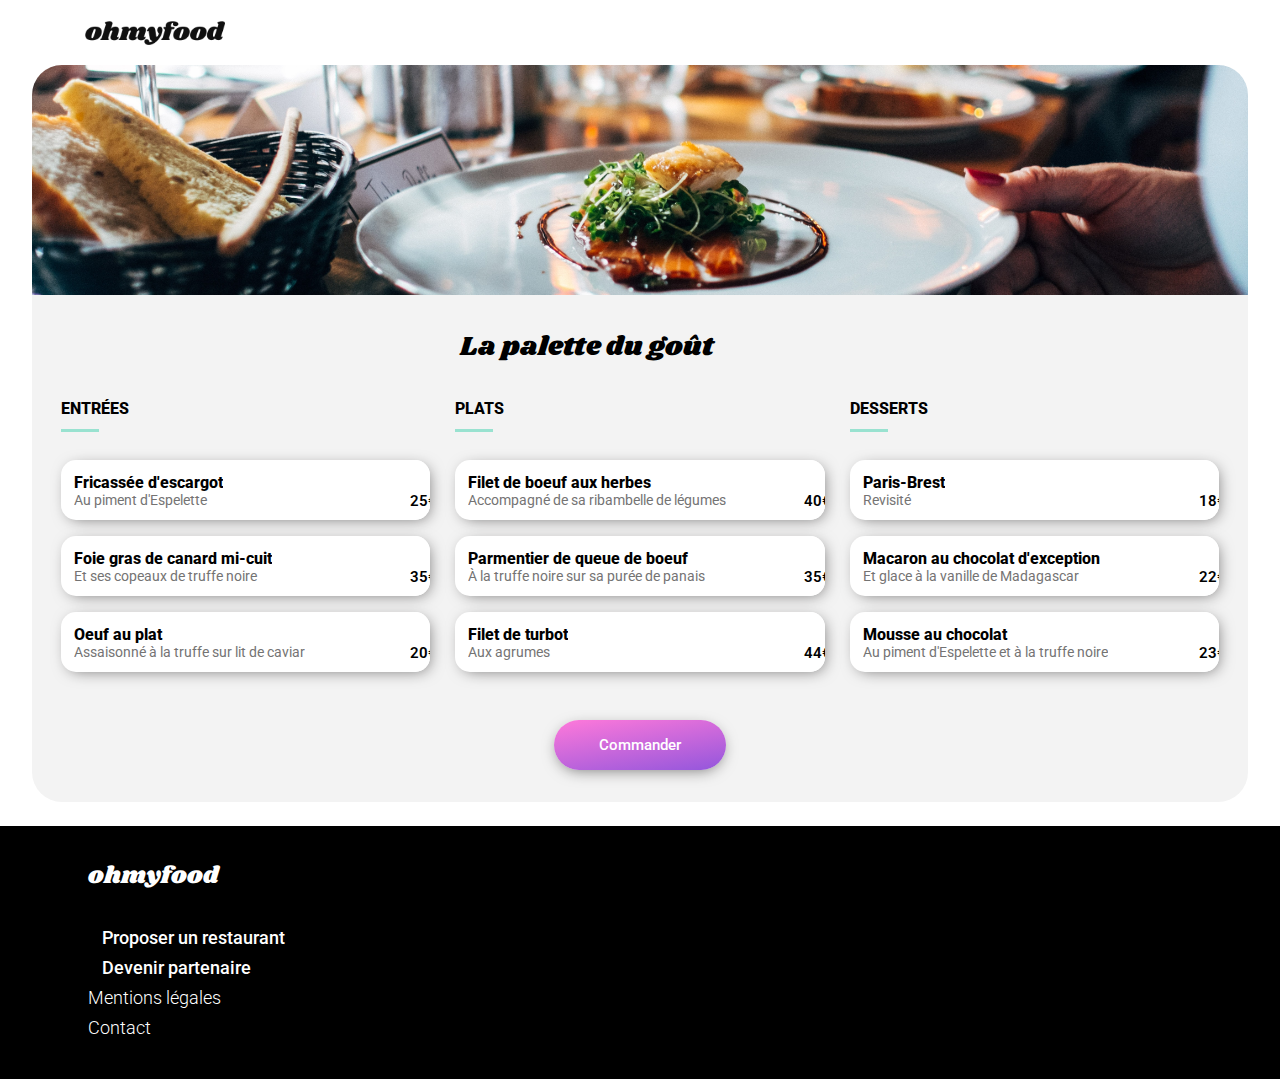
==== commit 84ac2576: "Modif 02/04/2021" ====
--- a/restaurant1.html
+++ b/restaurant1.html
@@ -13,18 +13,11 @@
 </head>
 
 <body>
+    
 
     <!-- Header -->
 
     <header>
-        <!-- <div class="header">
-            
-            <span class="logo">
-                <a class="home-link" href="index.html"><i class="fas fa-arrow-left"></i></a>
-                <img src="public/img/logo/ohmyfood.png" alt="logo ohmyfood">
-            </span>
-
-        </div> -->
 
         <div class="header">
 
@@ -40,9 +33,7 @@
 
     <main>
 
-        <!-- <div class="img-container"> -->
         <img class="img img_1" alt="La palette du goût" src="public/img/restaurants/rest1.jpg">
-        <!-- </div> -->
         
         <div class="menu-container">
 
@@ -56,11 +47,8 @@
                 </div>
 
                 <section class="dish dish--1">
-
-                    <div class="title">
-                        <h2 class="dish-type">ENTR&Eacute;ES</h2>
-                        <hr>
-                    </div>
+                    <h2 class="dish-type">ENTR&Eacute;ES</h2>
+                    <hr>
 
                     <div class="choices">
 
@@ -110,7 +98,6 @@
 
                 </section>
 
-
                 <section class="dish dish--2">
                     <h2 class="dish-type">PLATS</h2>
                     <hr>
@@ -213,9 +200,9 @@
 
                 <div class="order">
 
-                    <button class="colored-btn" type="submit">
+                    <div class="colored-btn">
                         <span class="button-text button-text_order">Commander</span>
-                    </button>
+                    </div>
 
                 </div>
                 
--- a/style.css
+++ b/style.css
@@ -39,18 +39,18 @@
 }
 
 h1 {
-  font-size: 24px;
+  font-size: 22px;
   font-weight: 800;
   margin: 0;
 }
-@media (min-width: 768px) {
+@media (min-width: 1024px) {
   h1 {
-    font-size: 26px;
+    font-size: 24px;
   }
 }
 
 h2 {
-  font-size: 24px;
+  font-size: 22px;
   font-weight: 800;
 }
 
@@ -60,7 +60,7 @@
   height: 10px;
   border: none;
   border-top: 3px solid #99E2D0;
-  width: 45px;
+  width: 38px;
   margin: 3px 0 5px;
 }
 
@@ -73,7 +73,7 @@
   animation-duration: 3s;
   animation-fill-mode: forwards;
   animation-timing-function: linear;
-  z-index: 2;
+  z-index: 20000;
 }
 .loader-container .loader {
   position: fixed;
@@ -86,16 +86,25 @@
   width: 130px;
   height: 130px;
   animation: spin 2s linear infinite;
-  margin-left: -65px;
-  margin-top: -65px;
+  margin: -65px;
 }
 @keyframes spin {
   0% {
     transform: rotate(0deg);
   }
   100% {
-    transform: rotate(360deg);
-  }
+    transform: rotate(-360deg);
+  }
+}
+.loader-container .fa-utensils {
+  display: block;
+  position: absolute;
+  top: 50%;
+  left: 50%;
+  font-size: 50px;
+  font-weight: 600;
+  color: #fff;
+  margin: -25px -20px;
 }
 @keyframes hide {
   0% {
@@ -111,7 +120,8 @@
   flex-flow: row wrap;
   justify-content: center;
   position: relative;
-  padding: 1rem;
+  width: 100%;
+  padding: 0.8em 1em 0.3em;
   background-color: #fff;
   z-index: 2;
 }
@@ -120,7 +130,6 @@
     justify-content: flex-start;
     align-items: center;
     padding: 0;
-    margin: 1.8em 2em 1.5em;
   }
 }
 @media (min-width: 1024px) {
@@ -130,9 +139,10 @@
 }
 @media (min-width: 1200px) {
   .header {
-    max-width: 100%;
-    width: 1200px;
-    order: 1;
+    width: 100%;
+    max-width: 1250px;
+    min-width: 1000px;
+    margin: 0 auto;
   }
 }
 .header i {
@@ -140,22 +150,22 @@
   cursor: pointer;
   position: absolute;
   left: 1.4em;
-  top: 1.1em;
+  top: 0.8em;
 }
 @media (min-width: 768px) {
   .header i {
     display: block;
     position: static;
-    margin-right: 2em;
+    margin-left: 2em;
+  }
+}
+@media (min-width: 768px) {
+  .header .logo {
+    margin: 1.3em 2em 1em;
   }
 }
 .header .logo img {
-  width: 170px;
-}
-@media (min-width: 768px) {
-  .header .logo img {
-    width: 160px;
-  }
+  width: 150px;
 }
 @media (min-width: 1200px) {
   .header .logo img {
@@ -168,7 +178,7 @@
   width: 100%;
   background-color: #000;
   padding: 1.5em;
-  margin: 0 auto;
+  margin: 0;
   z-index: 5;
 }
 @media (min-width: 600px) {
@@ -218,13 +228,77 @@
   background: #fff;
 }
 
+.container {
+  width: 100%;
+}
 @media (min-width: 1200px) {
   .container {
     display: flex;
     flex-flow: row wrap;
+    justify-content: stretch;
     max-width: 1250px;
     margin: auto;
   }
+}
+
+header {
+  width: 100%;
+  order: 1;
+}
+
+.location-box {
+  display: none;
+}
+@media (min-width: 1024px) {
+  .location-box {
+    display: block;
+    position: relative;
+    left: 320px;
+    box-shadow: inset 0 15px 15px -20px #747373;
+    width: 30%;
+    border-radius: 30px;
+    background-color: #fff;
+    margin: 0 auto 1em;
+  }
+}
+@media (min-width: 1200px) {
+  .location-box {
+    width: 100%;
+    order: 2;
+    z-index: 3;
+    left: 0px;
+    margin: 0 2em 0.5em 52em;
+  }
+}
+.location-box:hover {
+  border: 2px solid #9356DC;
+  box-shadow: 0px 0px 15px #9356DC;
+}
+.location-box #box {
+  display: flex;
+  margin: auto;
+  height: 40px;
+  justify-content: space-between;
+  align-items: center;
+}
+.location-box #box .icon-map {
+  padding: 0 1em;
+  font-size: 20px;
+}
+.location-box #box input {
+  display: block;
+  border: none;
+  outline-style: none;
+  background-color: transparent;
+  font-size: 16px;
+  font-weight: 600;
+}
+.location-box #box .icon-search {
+  font-size: 20px;
+  padding: 0 1em;
+}
+.location-box #box .icon-search:hover {
+  color: #9356DC;
 }
 
 @media (min-width: 768px) {
@@ -248,12 +322,13 @@
     flex-direction: row;
     justify-content: flex-start;
     align-items: baseline;
-    width: 40%;
-    order: 2;
+    width: 38%;
+    order: 3;
+    height: max-content;
   }
 }
 #booking .location-container {
-  padding: 1em;
+  padding: 0.8em;
   margin: 0;
   background-color: #e6e6e6;
   box-shadow: inset 0 15px 15px -20px #747373;
@@ -267,71 +342,38 @@
 }
 @media (min-width: 1024px) {
   #booking .location-container {
-    width: 30%;
-    border-radius: 30px;
-    margin-top: -55px;
-    background-color: #fff;
-  }
-}
-@media (min-width: 1200px) {
-  #booking .location-container {
-    width: 70%;
-    margin-top: 0px;
-    margin-left: 350px;
-    margin-right: -640px;
-    order: 2;
-    z-index: 3;
-  }
-  #booking .location-container:hover {
-    border: 2px solid #9356DC;
-    box-shadow: 0px 0px 15px #9356DC;
-  }
-}
-#booking .location-container form {
-  display: flex;
-  width: 180px;
+    display: none;
+  }
+}
+#booking #location {
+  display: flex;
+  width: 150px;
   margin: auto;
 }
-@media (min-width: 1200px) {
-  #booking .location-container form {
-    margin: 0;
-  }
-}
-#booking .location-container form .icon-map {
+#booking #location .icon-map {
   padding: 0 0.5em 0;
-}
-@media (min-width: 600px) {
-  #booking .location-container form .icon-map {
+  font-size: 15px;
+}
+@media (min-width: 600px) {
+  #booking #location .icon-map {
     font-size: 18px;
   }
 }
 @media (min-width: 894px) {
-  #booking .location-container form .icon-map {
+  #booking #location .icon-map {
     font-size: 22px;
   }
 }
-#booking .location-container form input {
+#booking #location input {
   display: block;
   border: none;
   outline-style: none;
   background-color: transparent;
-  font-size: 16px;
+  font-size: 15px;
   font-weight: 600;
 }
-#booking .location-container form .icon-search {
-  display: none;
-}
-@media (min-width: 1200px) {
-  #booking .location-container form .icon-search {
-    display: inline;
-    font-size: 20px;
-    padding: 0 1.5em;
-  }
-  #booking .location-container form .icon-search:hover {
-    color: #9356DC;
-  }
-}
-#booking .presentation {
+
+.presentation {
   display: flex;
   flex-flow: row wrap;
   justify-content: center;
@@ -340,13 +382,13 @@
   background-color: #f3f3f3;
 }
 @media (min-width: 600px) {
-  #booking .presentation {
+  .presentation {
     width: 100%;
     padding: 1em 3em 0em;
   }
 }
 @media (min-width: 768px) {
-  #booking .presentation {
+  .presentation {
     width: 100%;
     padding: 0.5em 5em;
     background-color: inherit;
@@ -354,41 +396,45 @@
   }
 }
 @media (min-width: 1024px) {
-  #booking .presentation {
+  .presentation {
     flex-direction: column;
     align-items: center;
     padding: 0;
   }
 }
 @media (min-width: 1200px) {
-  #booking .presentation {
+  .presentation {
     align-items: flex-start;
-    padding-right: 1.5em;
-  }
-}
-#booking .presentation .presentation-title {
+  }
+}
+.presentation .presentation-title {
   text-align: center;
   padding: 1em 2.5em 0;
 }
 @media (min-width: 1200px) {
-  #booking .presentation .presentation-title {
+  .presentation .presentation-title {
     text-align: left;
     padding: 0;
   }
 }
-#booking .presentation .presentation-subtitle {
+.presentation .presentation-subtitle {
   text-align: center;
-  margin: 1em 0 1em;
-}
-@media (min-width: 1200px) {
-  #booking .presentation .presentation-subtitle {
+  margin: 0.5em 0 1em;
+}
+@media (min-width: 1200px) {
+  .presentation .presentation-subtitle {
     text-align: left;
+  }
+}
+@media (min-width: 1200px) {
+  .presentation .explore {
+    margin: 0 2em;
   }
 }
 
 #functioning {
   background-color: #fff;
-  padding: 2em 1.5em;
+  padding: 1.5em 1.2em;
 }
 @media (min-width: 768px) {
   #functioning {
@@ -404,10 +450,10 @@
 @media (min-width: 1200px) {
   #functioning {
     padding-top: 0;
-    margin-top: -460px;
+    margin-top: -23em;
     margin-left: 2em;
     width: 35%;
-    order: 4;
+    order: 5;
     display: flex;
     flex-direction: column;
     align-items: flex-start;
@@ -448,19 +494,19 @@
   flex-flow: row wrap;
   justify-content: space-between;
   box-shadow: 3px 3px 15px -4px #747373;
-  width: 320px;
-  height: 70px;
+  width: 100%;
+  max-width: 350px;
+  height: 63px;
   border-radius: 20px;
   background: #f3f3f3;
   align-items: center;
-  margin: 0 auto 1.8em;
-  padding-right: 0.5em;
+  margin: 0 auto 1.2em;
   cursor: pointer;
 }
 @media (min-width: 600px) {
   #functioning .box-container .box {
     width: 360px;
-    height: 80px;
+    height: 65px;
     border-radius: 25px;
   }
 }
@@ -497,7 +543,7 @@
 }
 @media (min-width: 600px) {
   #functioning .box-container .box > * {
-    font-size: 18px;
+    font-size: 16px;
   }
 }
 @media (min-width: 768px) {
@@ -520,6 +566,7 @@
 #functioning .box-container .box .step-number {
   background: #9356DC;
   color: #fff;
+  font-size: 15px;
   font-weight: 400;
   border-radius: 50px;
   margin-left: -10px;
@@ -536,7 +583,12 @@
   }
 }
 #functioning .box-container .box .icon {
-  padding: 0 1.4em;
+  padding: 0 1.5em;
+}
+@media (min-width: 600px) {
+  #functioning .box-container .box .icon {
+    padding: 0 2em;
+  }
 }
 @media (min-width: 768px) {
   #functioning .box-container .box .icon {
@@ -550,10 +602,16 @@
 }
 #functioning .box-container .box .icon .fas {
   color: #747373;
-  font-size: 1.3em;
+  font-size: 1.1em;
 }
 #functioning .box-container .box .text {
   flex: 1;
+  font-size: 16px;
+}
+@media (min-width: 768px) {
+  #functioning .box-container .box .text {
+    font-size: 15px;
+  }
 }
 
 .section-title {
@@ -578,7 +636,7 @@
 
 #restaurants {
   background-color: #f3f3f3;
-  padding: 2em 1.5em;
+  padding: 1.5em 1.2em;
 }
 @media (min-width: 768px) {
   #restaurants {
@@ -590,11 +648,10 @@
 }
 @media (min-width: 1200px) {
   #restaurants {
-    margin-top: 5em;
-    margin-left: -3em;
+    margin: 0.5em 0em 0em;
     padding: 0.8em 1.5em;
     width: 55%;
-    order: 3;
+    order: 4;
   }
 }
 #restaurants .restaurants-container {
@@ -618,17 +675,17 @@
   justify-content: flex-end;
   box-shadow: 3px 3px 15px -4px #747373;
   height: auto;
-  max-height: 230px;
-  width: 100%;
-  max-width: 324px;
+  max-height: 240px;
+  width: 100%;
+  max-width: 350px;
   background-color: #fff;
   border-radius: 20px;
   margin: 0.6em auto;
-  flex: 1 1 230px;
+  flex: 1 1 240px;
 }
 @media (min-width: 600px) {
   #restaurants .restaurants-container .map {
-    min-width: 290px;
+    min-width: 300px;
     margin: 1em 0.6em;
   }
 }
@@ -675,8 +732,7 @@
 #restaurants .restaurants-container .map .rest-img .new {
   position: absolute;
   top: 8%;
-  left: 68%;
-  width: fit-content;
+  left: 70%;
   background-color: #99E2D0;
   color: #278870;
   padding: 0.4em 0.8em 0.3em;
@@ -684,11 +740,6 @@
   box-shadow: 8px 8px 10px -5px #000;
   z-index: 2000;
 }
-@media (min-width: 600px) {
-  #restaurants .restaurants-container .map .rest-img .new {
-    font-size: 16px;
-  }
-}
 @media (min-width: 768px) {
   #restaurants .restaurants-container .map .rest-img .new {
     font-size: 14px;
@@ -712,9 +763,19 @@
   display: block;
   position: relative;
   width: 100%;
-  height: 245px;
+  height: 230px;
   object-fit: cover;
   z-index: 1;
+}
+@media (min-width: 894px) {
+  #restaurants .restaurants-container .map .rest-img .img {
+    height: 245px;
+  }
+}
+@media (min-width: 1200px) {
+  #restaurants .restaurants-container .map .rest-img .img {
+    height: 190px;
+  }
 }
 #restaurants .restaurants-container .map .rest-text {
   display: flex;
@@ -790,8 +851,9 @@
 }
 
 .colored-btn {
-  display: block;
-  margin: 1em 2em 3em;
+  display: flex;
+  align-items: center;
+  margin: 1em 2em 2.5em;
   height: 50px;
   border: none;
   border-radius: 30px;
@@ -809,16 +871,11 @@
     margin-bottom: 1em;
   }
 }
-@media (min-width: 1200px) {
-  .colored-btn {
-    margin: 1em 0 4em 4em;
-  }
-}
 .colored-btn .button-text {
   color: #fff;
   padding: 1em;
-  font-weight: 600;
-  font-size: 16px;
+  font-weight: 500;
+  font-size: 15px;
 }
 .colored-btn .button-text_order {
   margin: 2em;
@@ -833,6 +890,7 @@
   position: relative;
   min-width: 28px;
   min-height: 28px;
+  cursor: pointer;
 }
 @media (min-width: 600px) {
   .like {
@@ -864,25 +922,36 @@
     margin-right: 4em;
   }
 }
-@media (min-width: 1200px) {
-  .like .fa-heart {
-    font-size: 28px;
-  }
-}
 .like:hover .fas {
   clip-path: circle(100%);
 }
 
-.img {
+@media (min-width: 1200px) {
+  main {
+    display: flex;
+    flex-flow: row wrap;
+    justify-content: center;
+    width: 95%;
+    max-width: 1250px;
+    margin: 0 auto 1.5em;
+    border-radius: 30px;
+  }
+}
+main .img {
   display: block;
   position: relative;
   width: 100%;
-  height: 245px;
+  height: 230px;
   object-fit: cover;
   z-index: 1;
 }
-
-.menu-container .menu {
+@media (min-width: 1200px) {
+  main .img {
+    border-top-left-radius: 30px;
+    border-top-right-radius: 30px;
+  }
+}
+main .menu-container .menu {
   position: relative;
   background-color: #f3f3f3;
   padding: 2em 1em 1em;
@@ -896,7 +965,7 @@
   z-index: 2;
 }
 @media (min-width: 600px) {
-  .menu-container .menu {
+  main .menu-container .menu {
     align-items: center;
     margin: 2.5em auto;
     width: 90%;
@@ -905,7 +974,7 @@
   }
 }
 @media (min-width: 894px) {
-  .menu-container .menu {
+  main .menu-container .menu {
     border-radius: 0;
     margin: 0;
     width: 100%;
@@ -913,38 +982,49 @@
     flex-flow: row wrap;
     justify-content: center;
   }
-}
-.menu-container .menu .restaurant {
+  main .menu-container .menu--rest2 .dish {
+    height: 390px;
+  }
+}
+@media (min-width: 1200px) {
+  main .menu-container .menu {
+    border-bottom-left-radius: 30px;
+    border-bottom-right-radius: 30px;
+  }
+}
+main .menu-container .menu .restaurant {
   display: flex;
   flex-flow: row wrap;
   justify-content: space-between;
   align-items: baseline;
   width: 100%;
   max-width: 350px;
-}
-@media (min-width: 894px) {
-  .menu-container .menu .restaurant {
+  padding-right: 1em;
+}
+@media (min-width: 894px) {
+  main .menu-container .menu .restaurant {
+    max-width: 450px;
     margin: 0 15em;
     justify-content: space-evenly;
   }
 }
-.menu-container .menu .restaurant .name {
+main .menu-container .menu .restaurant .name {
   font-family: "shrikhand", sans-serif;
-  font-size: 26px;
+  font-size: 27px;
   font-weight: 500;
 }
-.menu-container .menu .dish {
-  max-width: 600px;
+main .menu-container .menu .dish {
+  width: 100%;
   padding: 1.5em 0 0.5em;
   animation: fadein 1.5s backwards;
 }
-.menu-container .menu .dish--1 {
+main .menu-container .menu .dish--1 {
   animation-delay: 0.5s;
 }
-.menu-container .menu .dish--2 {
+main .menu-container .menu .dish--2 {
   animation-delay: 1s;
 }
-.menu-container .menu .dish--3 {
+main .menu-container .menu .dish--3 {
   animation-delay: 1.5s;
 }
 @keyframes fadein {
@@ -956,12 +1036,12 @@
   }
 }
 @media (min-width: 600px) {
-  .menu-container .menu .dish {
+  main .menu-container .menu .dish {
     max-width: 500px;
   }
 }
 @media (min-width: 894px) {
-  .menu-container .menu .dish {
+  main .menu-container .menu .dish {
     display: flex;
     flex-flow: column wrap;
     width: 30%;
@@ -970,16 +1050,16 @@
     flex: 1;
   }
 }
-.menu-container .menu .dish .dish-type {
+main .menu-container .menu .dish .dish-type {
   font-size: 16px;
   margin: 0.5em 0 0.5em;
 }
-.menu-container .menu .dish .choices {
+main .menu-container .menu .dish .choices {
   margin: 0;
   padding: 0;
   width: 100%;
 }
-.menu-container .menu .dish .choices .item {
+main .menu-container .menu .dish .choices .item {
   display: flex;
   justify-content: space-between;
   align-items: center;
@@ -996,34 +1076,34 @@
   overflow: hidden;
   animation: fadein 1.5s backwards;
 }
-.menu-container .menu .dish .choices .item--1 {
+main .menu-container .menu .dish .choices .item--1 {
   animation-delay: 0.2s;
 }
-.menu-container .menu .dish .choices .item--2 {
+main .menu-container .menu .dish .choices .item--2 {
   animation-delay: 0.4s;
 }
-.menu-container .menu .dish .choices .item--3 {
+main .menu-container .menu .dish .choices .item--3 {
   animation-delay: 0.6s;
 }
-.menu-container .menu .dish .choices .item--4 {
+main .menu-container .menu .dish .choices .item--4 {
   animation-delay: 0.8s;
 }
-.menu-container .menu .dish .choices .item--5 {
+main .menu-container .menu .dish .choices .item--5 {
   animation-delay: 1s;
 }
-.menu-container .menu .dish .choices .item--6 {
+main .menu-container .menu .dish .choices .item--6 {
   animation-delay: 1.2s;
 }
-.menu-container .menu .dish .choices .item--7 {
+main .menu-container .menu .dish .choices .item--7 {
   animation-delay: 1.4s;
 }
-.menu-container .menu .dish .choices .item--8 {
+main .menu-container .menu .dish .choices .item--8 {
   animation-delay: 1.6s;
 }
-.menu-container .menu .dish .choices .item--9 {
+main .menu-container .menu .dish .choices .item--9 {
   animation-delay: 1.8s;
 }
-.menu-container .menu .dish .choices .item--10 {
+main .menu-container .menu .dish .choices .item--10 {
   animation-delay: 2s;
 }
 @keyframes fadein {
@@ -1035,12 +1115,43 @@
   }
 }
 @media (min-width: 894px) {
-  .menu-container .menu .dish .choices .item {
+  main .menu-container .menu .dish .choices .item {
     width: 100%;
     max-width: none;
   }
-}
-.menu-container .menu .dish .choices .item .item-details {
+  main .menu-container .menu .dish .choices .item:hover {
+    width: 400px;
+    transition: 0.4s;
+    transform: scale(1.1);
+  }
+  main .menu-container .menu .dish .choices .item--7:hover {
+    transform: translateX(-8em);
+  }
+  main .menu-container .menu .dish .choices .item--8:hover {
+    transform: translateX(-8em);
+  }
+  main .menu-container .menu .dish .choices .item--9:hover {
+    transform: translateX(-8em);
+  }
+}
+@media (min-width: 1024px) {
+  main .menu-container .menu .dish .choices .item--7:hover {
+    transform: translateX(-5em);
+  }
+  main .menu-container .menu .dish .choices .item--8:hover {
+    transform: translateX(-5em);
+  }
+  main .menu-container .menu .dish .choices .item--9:hover {
+    transform: translateX(-5em);
+  }
+}
+@media (min-width: 1200px) {
+  main .menu-container .menu .dish .choices .item:hover {
+    width: 100%;
+    transform: none;
+  }
+}
+main .menu-container .menu .dish .choices .item .item-details {
   display: block;
   text-align: left;
   overflow: hidden;
@@ -1048,7 +1159,7 @@
   white-space: nowrap;
   padding-left: 0.8em;
 }
-.menu-container .menu .dish .choices .item .item-details .item-title {
+main .menu-container .menu .dish .choices .item .item-details .item-title {
   font-size: 18px;
   font-weight: 800;
   margin: 0;
@@ -1058,22 +1169,15 @@
   overflow: hidden;
   text-overflow: ellipsis;
 }
-@media (min-width: 600px) {
-  .menu-container .menu .dish .choices .item .item-details .item-title {
-    font-size: 20px;
-  }
-}
-@media (min-width: 894px) {
-  .menu-container .menu .dish .choices .item .item-details .item-title {
-    font-size: 18px;
-  }
-}
-@media (min-width: 1200px) {
-  .menu-container .menu .dish .choices .item .item-details .item-title {
-    font-size: 18px;
-  }
-}
-.menu-container .menu .dish .choices .item .item-details .item-description {
+main .menu-container .menu .dish .choices .item .item-details .item-title:hover {
+  white-space: normal;
+}
+@media (min-width: 894px) {
+  main .menu-container .menu .dish .choices .item .item-details .item-title {
+    font-size: 16px;
+  }
+}
+main .menu-container .menu .dish .choices .item .item-details .item-description {
   font-size: 16px;
   font-weight: 400;
   margin: 0;
@@ -1083,36 +1187,29 @@
   overflow: hidden;
   text-overflow: ellipsis;
 }
-@media (min-width: 600px) {
-  .menu-container .menu .dish .choices .item .item-details .item-description {
-    font-size: 18px;
-  }
-}
-@media (min-width: 894px) {
-  .menu-container .menu .dish .choices .item .item-details .item-description {
-    font-size: 16px;
-  }
-}
-@media (min-width: 1200px) {
-  .menu-container .menu .dish .choices .item .item-details .item-description {
-    font-size: 16px;
-  }
-}
-.menu-container .menu .dish .choices .item .slider {
+main .menu-container .menu .dish .choices .item .item-details .item-description:hover {
+  white-space: normal;
+}
+@media (min-width: 894px) {
+  main .menu-container .menu .dish .choices .item .item-details .item-description {
+    font-size: 14px;
+  }
+}
+main .menu-container .menu .dish .choices .item .slider {
   display: flex;
   height: 100%;
   padding: 0;
   margin-right: -60px;
   transition: 0.6s;
 }
-.menu-container .menu .dish .choices .item .slider .price {
+main .menu-container .menu .dish .choices .item .slider .price {
   font-size: 15px;
   font-weight: 600;
   background-color: #fff;
   padding: 2.1em 1.2em 0em;
   width: 55%;
 }
-.menu-container .menu .dish .choices .item .slider .checkbox {
+main .menu-container .menu .dish .choices .item .slider .checkbox {
   height: 100%;
   width: 45%;
   padding: 1.25em 1.1em;
@@ -1121,21 +1218,26 @@
   border-top-right-radius: 15px;
   border-bottom-right-radius: 15px;
 }
-.menu-container .menu .dish .choices .item .slider .checkbox .fas {
+main .menu-container .menu .dish .choices .item .slider .checkbox .fas {
   font-size: 20px;
   color: #fff;
   transition: transform 0.7s;
 }
-.menu-container .menu .dish .choices .item:hover .slider {
+main .menu-container .menu .dish .choices .item:hover .slider {
   margin-right: 0px;
 }
-.menu-container .menu .dish .choices .item:hover .slider .fas {
+main .menu-container .menu .dish .choices .item:hover .slider .fas {
   transform: rotate(360deg);
 }
-.menu-container .menu .order {
+main .menu-container .menu .order {
   margin-top: 2em;
   text-align: center;
   align-self: center;
 }
+@media (min-width: 1200px) {
+  main .menu-container .menu .order {
+    margin: 1.5em 15em 0;
+  }
+}
 
 /*# sourceMappingURL=style.css.map */
